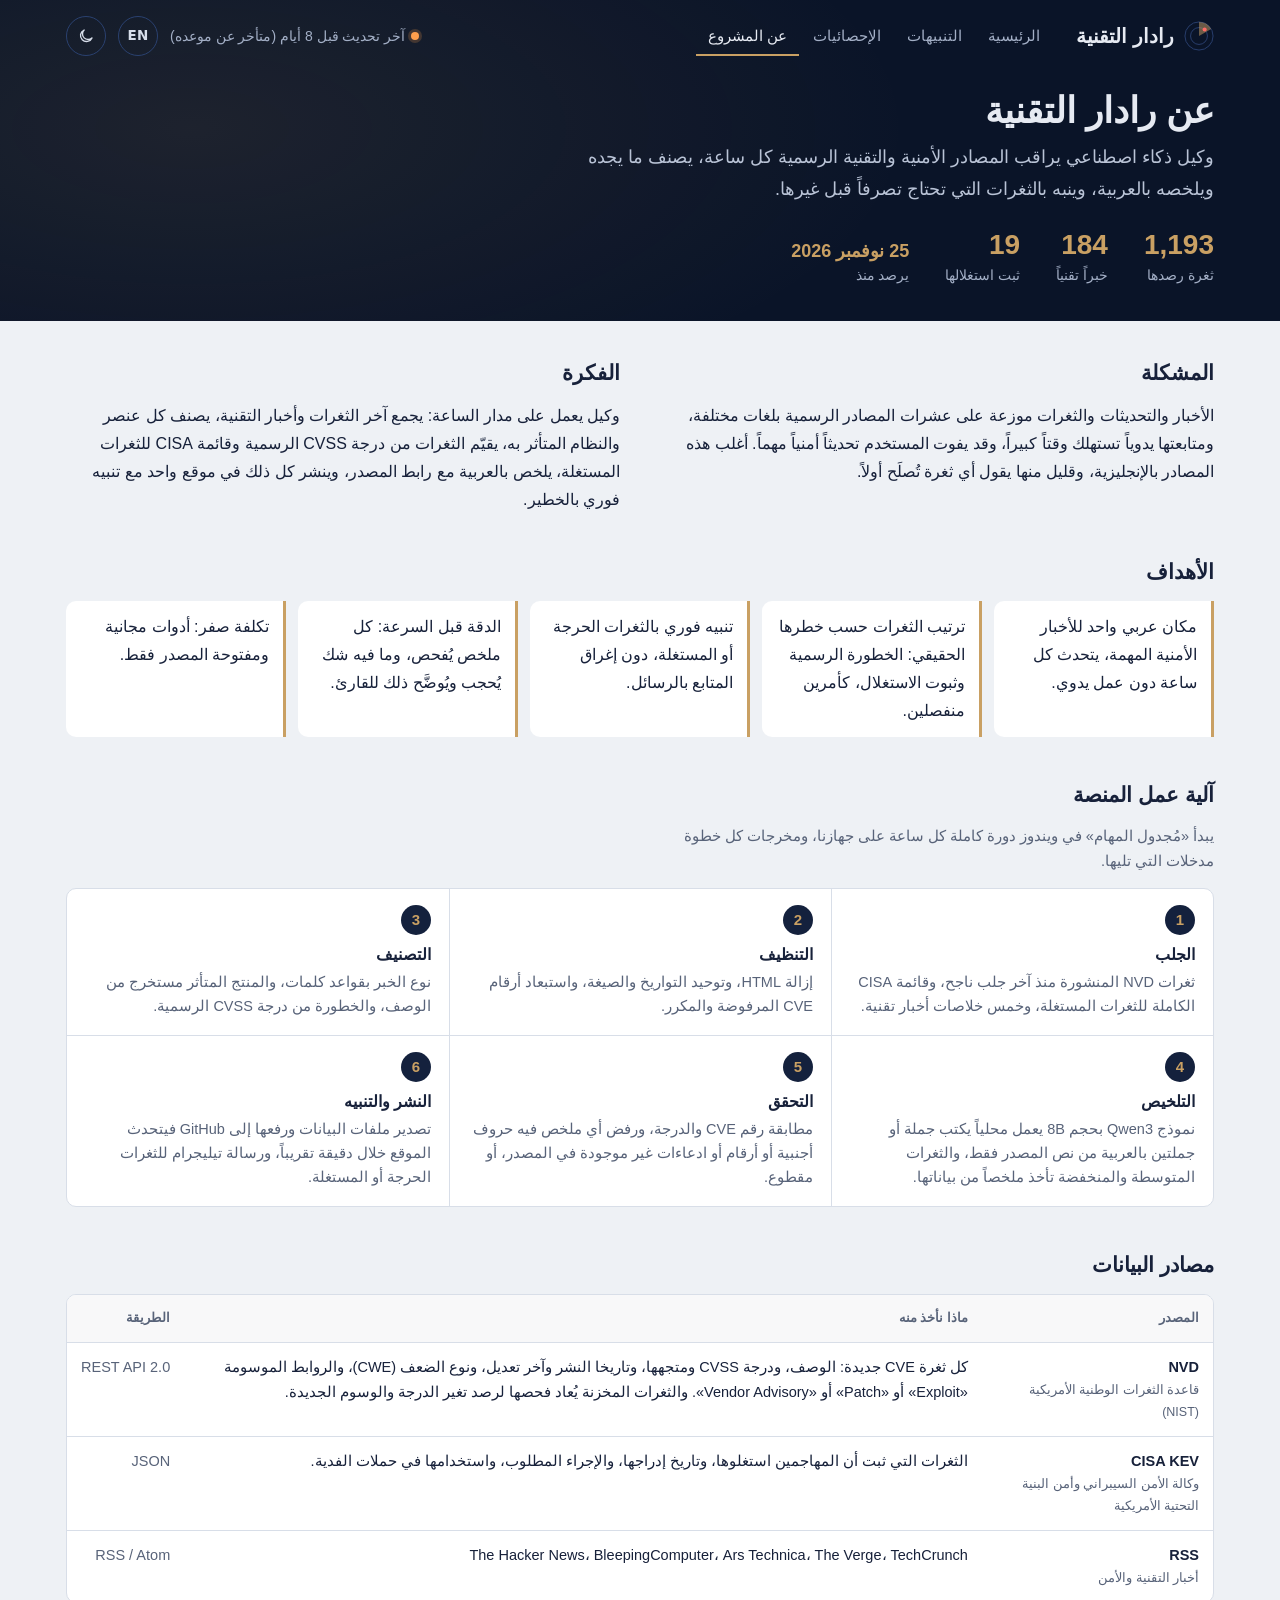
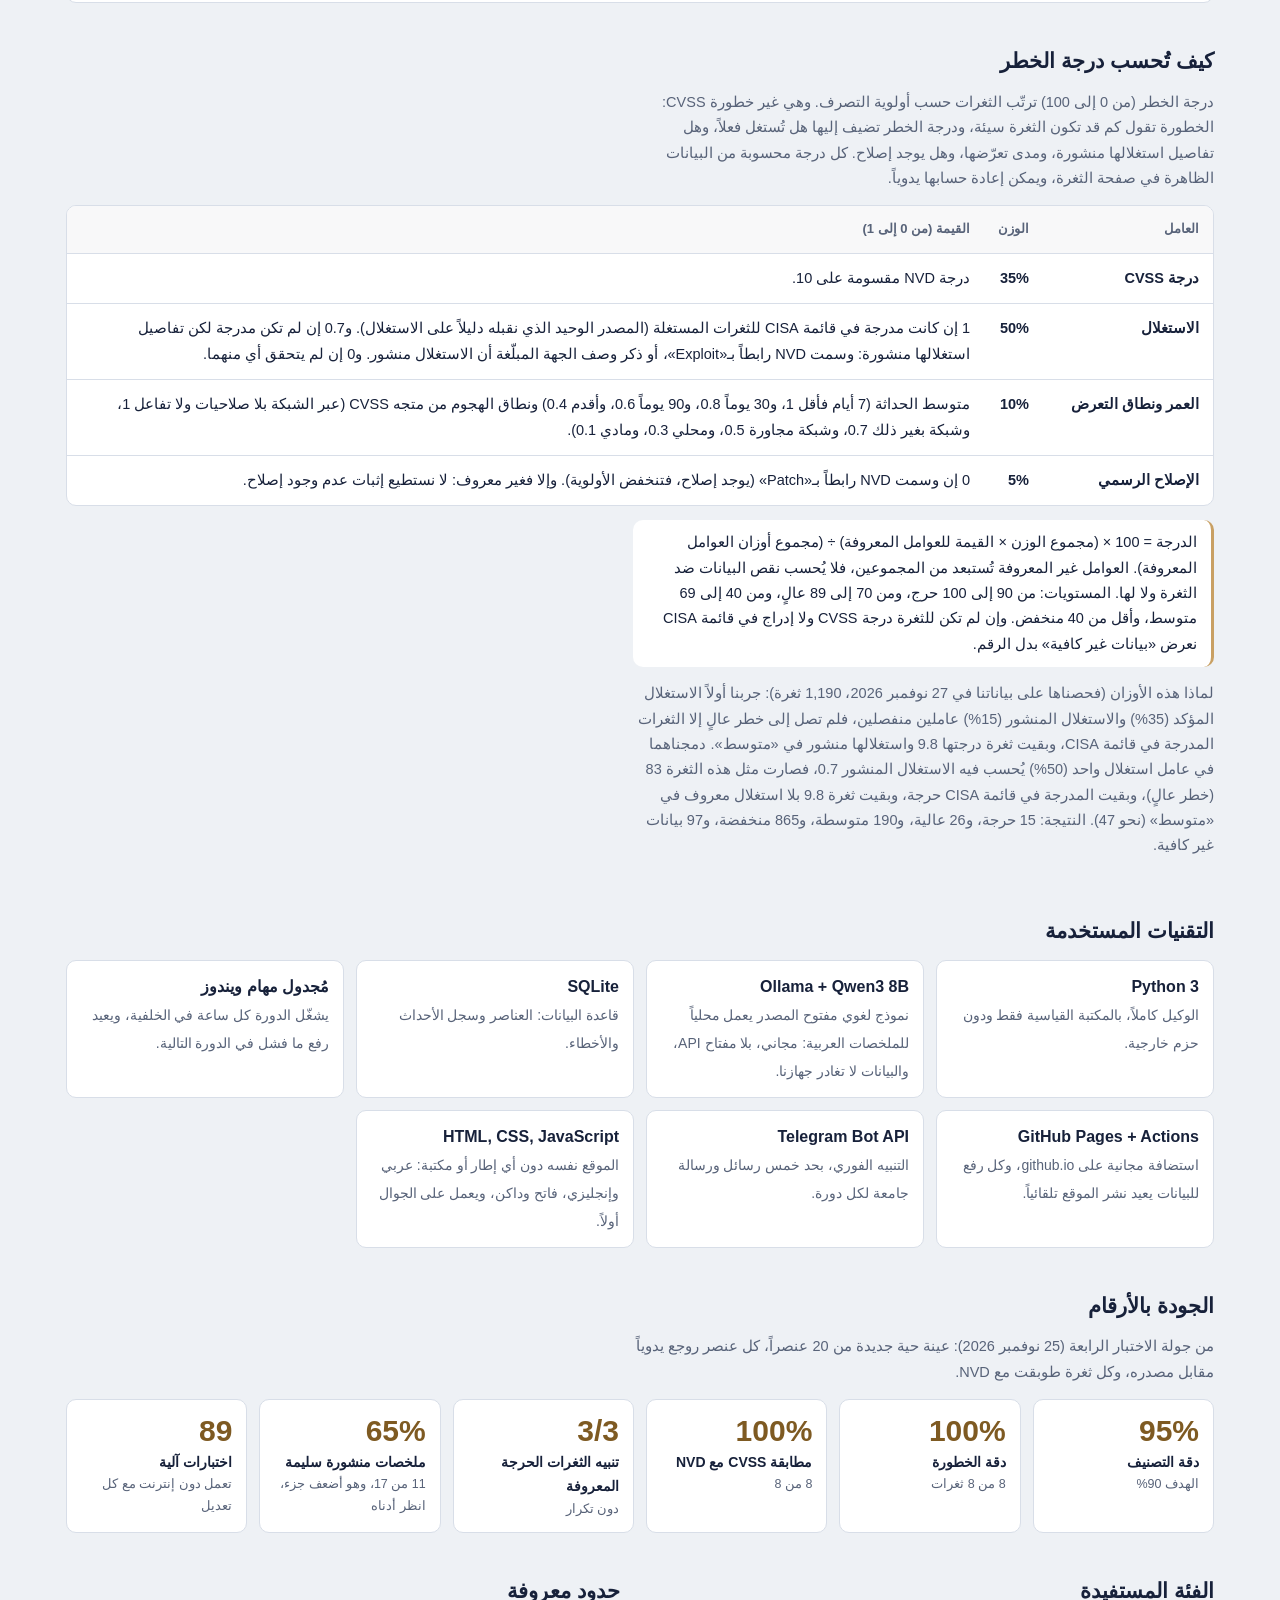
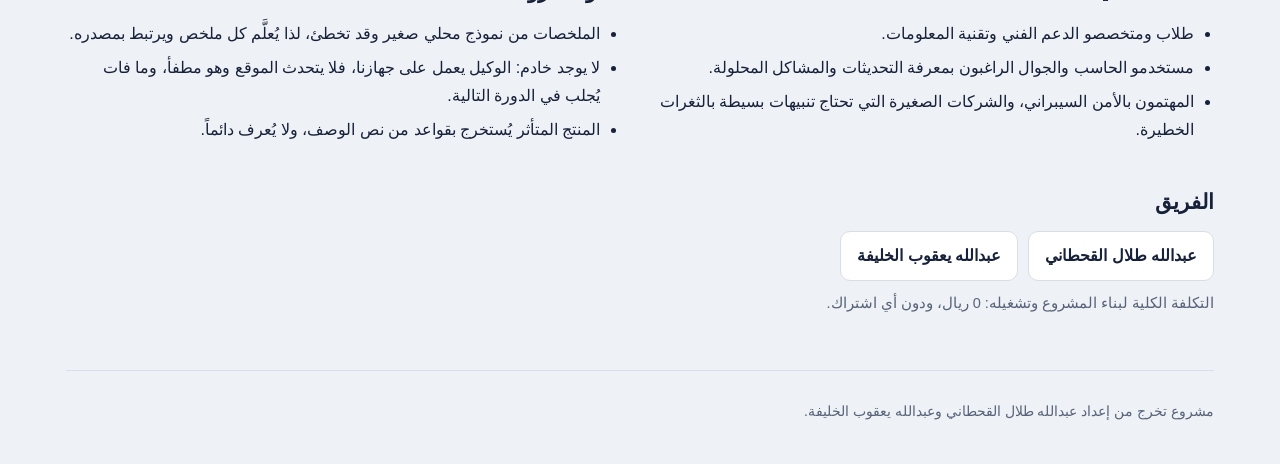
==== site/about.html @ 63ab8d13 "Risk engine: merge KEV and public exploit into one exploitation factor (50%) Checked against 1,190 s" ====
<!doctype html>
<html lang="ar" dir="rtl">
<head>
<meta charset="utf-8">
<meta name="viewport" content="width=device-width, initial-scale=1">
<title data-en="About | Tech Radar">عن المشروع | رادار التقنية</title>
<meta name="description" content="رادار التقنية: وكيل ذكاء اصطناعي يجمع الثغرات الأمنية وأخبار التقنية من مصادرها الرسمية ويصنفها ويلخصها بالعربية وينبه بالخطير منها." data-en-content="Tech Radar: an AI agent that collects security vulnerabilities and tech news from official sources, classifies them, summarizes them in Arabic and alerts on the serious ones.">
<meta name="theme-color" content="#0A1428">
<meta name="referrer" content="strict-origin-when-cross-origin">
<meta http-equiv="Content-Security-Policy" content="default-src 'self'; script-src 'self' 'sha256-LLm5XCccwQJVd/6axRIc9eVFKHLYmMjx4m9vl7w5tl8='; style-src 'self' 'unsafe-inline' https://fonts.googleapis.com; font-src https://fonts.gstatic.com; img-src 'self' data:; connect-src 'self'; base-uri 'none'; form-action 'none'">
<link rel="icon" href="data:image/svg+xml,%3Csvg xmlns='http://www.w3.org/2000/svg' viewBox='0 0 32 32'%3E%3Ccircle cx='16' cy='16' r='15' fill='%230A1428'/%3E%3Ccircle cx='16' cy='16' r='10' fill='none' stroke='%23C9A063' stroke-width='1.5' opacity='.6'/%3E%3Cpath d='M16 16 L16 3 A13 13 0 0 1 27.3 9.5 Z' fill='%23C9A063' opacity='.55'/%3E%3Ccircle cx='22' cy='9' r='2.4' fill='%23FF6B66'/%3E%3C/svg%3E">
<script>try{var d=document.documentElement,t=localStorage.getItem("radar-theme");if(t==="dark"||t==="light")d.dataset.theme=t;var l=new URLSearchParams(location.search).get("lang")||localStorage.getItem("radar-lang");if(l==="en"){d.lang="en";d.dir="ltr"}}catch(e){}</script>
<link rel="preconnect" href="https://fonts.googleapis.com">
<link rel="preconnect" href="https://fonts.gstatic.com" crossorigin>
<link href="https://fonts.googleapis.com/css2?family=IBM+Plex+Sans+Arabic:wght@400;500;600;700&family=Noto+Kufi+Arabic:wght@500;700;800&display=swap" rel="stylesheet">
<link rel="stylesheet" href="assets/app.css?v=r2">
<link rel="stylesheet" href="assets/about.css?v=r2">
</head>
<body>
<a class="skip" href="#main" data-en="Skip to the content">انتقل إلى المحتوى</a>
<header class="scope">
  <div class="wrap">
    <div class="topbar">
      <a class="brand" href="./" aria-label="رادار التقنية، الصفحة الرئيسية" data-en-aria-label="Tech Radar, home">
        <svg viewBox="0 0 32 32" aria-hidden="true"><circle cx="16" cy="16" r="15" fill="none" stroke="#2A4170"/><circle cx="16" cy="16" r="9" fill="none" stroke="#2A4170"/><path d="M16 16 L16 1 A15 15 0 0 1 29 8.5 Z" fill="#C9A063" opacity=".5"/><circle cx="22" cy="9" r="2.2" fill="#FF6B66"/></svg>
        <b data-en="Tech Radar">رادار التقنية</b>
      </a>
      <nav class="nav" aria-label="أقسام الموقع" data-en-aria-label="Site sections">
        <a href="./" data-en="Home">الرئيسية</a>
        <a href="alerts.html" data-en="Alerts">التنبيهات</a>
        <a href="dashboard.html" data-en="Statistics">الإحصائيات</a>
        <a href="about.html" aria-current="page" data-en="About">عن المشروع</a>
      </nav>
      <div class="top-actions">
        <span class="status loading" id="status" role="status"><span class="status-dot" aria-hidden="true"></span><span class="status-text" id="status-text" data-en="Loading">جارٍ التحميل</span></span>
        <button class="icon-btn lang-btn" id="lang" type="button" lang="en" aria-label="Switch to English">EN</button>
        <button class="icon-btn" id="theme" type="button" aria-label="تبديل الوضع الليلي والفاتح" data-en-aria-label="Toggle dark and light mode">
          <svg width="18" height="18" viewBox="0 0 24 24" aria-hidden="true"><path d="M20 14.5A8 8 0 1 1 9.5 4a6.5 6.5 0 0 0 10.5 10.5Z" fill="none" stroke="currentColor" stroke-width="1.8" stroke-linejoin="round"/></svg>
        </button>
      </div>
    </div>
    <div class="page-head ab-head">
      <h1 data-en="About Tech Radar">عن رادار التقنية</h1>
      <p class="ab-lead" data-en="An AI agent that watches official security and tech sources every hour, classifies what it finds, summarizes it in Arabic, and alerts on the vulnerabilities that need action first.">وكيل ذكاء اصطناعي يراقب المصادر الأمنية والتقنية الرسمية كل ساعة، يصنف ما يجده ويلخصه بالعربية، وينبه بالثغرات التي تحتاج تصرفاً قبل غيرها.</p>
      <dl class="ab-live" id="live" aria-live="polite">
        <div><dt data-en="Vulnerabilities tracked">ثغرة رصدها</dt><dd class="num" id="l-v">…</dd></div>
        <div><dt data-en="Tech news stories">خبراً تقنياً</dt><dd class="num" id="l-n">…</dd></div>
        <div><dt data-en="Known exploited">ثبت استغلالها</dt><dd class="num" id="l-k">…</dd></div>
        <div><dt data-en="Tracking since">يرصد منذ</dt><dd id="l-s">…</dd></div>
      </dl>
    </div>
  </div>
</header>

<main id="main" class="wrap ab" tabindex="-1">

  <section class="ab-row" aria-labelledby="h-problem">
    <div>
      <h2 id="h-problem" data-en="The problem">المشكلة</h2>
      <p data-en="News, updates and vulnerabilities are spread across dozens of official sources in different languages. Following them by hand takes a lot of time, and a user can easily miss an important security update. Most of these sources are in English, and few of them say which vulnerability to fix first.">الأخبار والتحديثات والثغرات موزعة على عشرات المصادر الرسمية بلغات مختلفة، ومتابعتها يدوياً تستهلك وقتاً كبيراً، وقد يفوت المستخدم تحديثاً أمنياً مهماً. أغلب هذه المصادر بالإنجليزية، وقليل منها يقول أي ثغرة تُصلَح أولاً.</p>
    </div>
    <div>
      <h2 id="h-idea" data-en="The idea">الفكرة</h2>
      <p data-en="An agent that works around the clock: it gathers the latest vulnerabilities and tech news, classifies each item and its affected system, rates vulnerabilities from their official CVSS score and CISA's exploited list, summarizes in Arabic with the source link, and publishes everything on one site with an instant alert for the serious ones.">وكيل يعمل على مدار الساعة: يجمع آخر الثغرات وأخبار التقنية، يصنف كل عنصر والنظام المتأثر به، يقيّم الثغرات من درجة CVSS الرسمية وقائمة CISA للثغرات المستغلة، يلخص بالعربية مع رابط المصدر، وينشر كل ذلك في موقع واحد مع تنبيه فوري بالخطير.</p>
    </div>
  </section>

  <section aria-labelledby="h-goals">
    <h2 id="h-goals" data-en="Goals">الأهداف</h2>
    <ul class="ab-goals">
      <li data-en="One Arabic place for the security news that matters, updated every hour without manual work.">مكان عربي واحد للأخبار الأمنية المهمة، يتحدث كل ساعة دون عمل يدوي.</li>
      <li data-en="Rank vulnerabilities by real risk: official severity and confirmed exploitation, kept as two separate facts.">ترتيب الثغرات حسب خطرها الحقيقي: الخطورة الرسمية وثبوت الاستغلال، كأمرين منفصلين.</li>
      <li data-en="Alert immediately on critical or exploited vulnerabilities, without flooding the reader.">تنبيه فوري بالثغرات الحرجة أو المستغلة، دون إغراق المتابع بالرسائل.</li>
      <li data-en="Accuracy before speed: every summary is checked, and anything doubtful is withheld and labeled.">الدقة قبل السرعة: كل ملخص يُفحص، وما فيه شك يُحجب ويُوضَّح ذلك للقارئ.</li>
      <li data-en="Zero cost: free and open-source tools only.">تكلفة صفر: أدوات مجانية ومفتوحة المصدر فقط.</li>
    </ul>
  </section>

  <section aria-labelledby="h-how">
    <h2 id="h-how" data-en="How the platform works">آلية عمل المنصة</h2>
    <p class="ab-note" data-en="Task Scheduler starts one full cycle every hour on our computer. Each step's output is the next step's input.">يبدأ «مُجدول المهام» في ويندوز دورة كاملة كل ساعة على جهازنا، ومخرجات كل خطوة مدخلات التي تليها.</p>
    <ol class="ab-steps">
      <li><b data-en="Fetch">الجلب</b><span data-en="NVD vulnerabilities published since the last successful fetch, CISA's full exploited catalog, and five tech news RSS feeds.">ثغرات NVD المنشورة منذ آخر جلب ناجح، وقائمة CISA الكاملة للثغرات المستغلة، وخمس خلاصات أخبار تقنية.</span></li>
      <li><b data-en="Clean">التنظيف</b><span data-en="Strip HTML, unify dates and format, drop rejected CVEs and duplicates.">إزالة HTML، وتوحيد التواريخ والصيغة، واستبعاد أرقام CVE المرفوضة والمكرر.</span></li>
      <li><b data-en="Classify">التصنيف</b><span data-en="News type by keyword rules, the affected product extracted from the description, and severity from the official CVSS score.">نوع الخبر بقواعد كلمات، والمنتج المتأثر مستخرج من الوصف، والخطورة من درجة CVSS الرسمية.</span></li>
      <li><b data-en="Summarize">التلخيص</b><span data-en="Qwen3 (8B) running locally writes one or two Arabic sentences from the source text only. Medium and low vulnerabilities get a factual template instead.">نموذج Qwen3 بحجم 8B يعمل محلياً يكتب جملة أو جملتين بالعربية من نص المصدر فقط، والثغرات المتوسطة والمنخفضة تأخذ ملخصاً من بياناتها.</span></li>
      <li><b data-en="Verify">التحقق</b><span data-en="CVE number and score checked; the summary is rejected if it has foreign script, numbers or claims not in the source, or is cut off.">مطابقة رقم CVE والدرجة، ورفض أي ملخص فيه حروف أجنبية أو أرقام أو ادعاءات غير موجودة في المصدر، أو مقطوع.</span></li>
      <li><b data-en="Publish and alert">النشر والتنبيه</b><span data-en="Export the data files, push them to GitHub (the site updates in about a minute), and send a Telegram message for critical or exploited vulnerabilities.">تصدير ملفات البيانات ورفعها إلى GitHub فيتحدث الموقع خلال دقيقة تقريباً، ورسالة تيليجرام للثغرات الحرجة أو المستغلة.</span></li>
    </ol>
  </section>

  <section aria-labelledby="h-src">
    <h2 id="h-src" data-en="Data sources">مصادر البيانات</h2>
    <div class="ab-table-wrap">
      <table class="ab-table">
        <thead><tr><th scope="col" data-en="Source">المصدر</th><th scope="col" data-en="What we take from it">ماذا نأخذ منه</th><th scope="col" data-en="How">الطريقة</th></tr></thead>
        <tbody>
          <tr><th scope="row"><bdi>NVD</bdi><small data-en="US National Vulnerability Database (NIST)">قاعدة الثغرات الوطنية الأمريكية (NIST)</small></th><td data-en="Every new CVE: description, CVSS score and vector, publish and last-modified dates, weakness type (CWE) and reference links tagged Exploit, Patch or Vendor Advisory. Stored CVEs are re-checked for score changes and new tags.">كل ثغرة CVE جديدة: الوصف، ودرجة CVSS ومتجهها، وتاريخا النشر وآخر تعديل، ونوع الضعف (CWE)، والروابط الموسومة «Exploit» أو «Patch» أو «Vendor Advisory». والثغرات المخزنة يُعاد فحصها لرصد تغير الدرجة والوسوم الجديدة.</td><td>REST API 2.0</td></tr>
          <tr><th scope="row"><bdi>CISA KEV</bdi><small data-en="US Cybersecurity and Infrastructure Security Agency">وكالة الأمن السيبراني وأمن البنية التحتية الأمريكية</small></th><td data-en="Which vulnerabilities attackers have actually exploited, when they were added, the required action and ransomware use.">الثغرات التي ثبت أن المهاجمين استغلوها، وتاريخ إدراجها، والإجراء المطلوب، واستخدامها في حملات الفدية.</td><td>JSON</td></tr>
          <tr><th scope="row"><bdi>RSS</bdi><small data-en="Tech and security news">أخبار التقنية والأمن</small></th><td><bdi data-en="The Hacker News, BleepingComputer, Ars Technica, The Verge, TechCrunch">The Hacker News، BleepingComputer، Ars Technica، The Verge، TechCrunch</bdi></td><td>RSS / Atom</td></tr>
        </tbody>
      </table>
    </div>
  </section>

  <section id="risk" class="ab-risk" aria-labelledby="h-risk">
    <h2 id="h-risk" data-en="How the risk score is computed">كيف تُحسب درجة الخطر</h2>
    <p class="ab-note" data-en="The risk score (0 to 100) ranks which vulnerabilities need action first. It is separate from CVSS severity: severity says how bad a flaw could be, risk adds whether it is being exploited, whether exploit details are public, how exposed it is and whether a fix exists. Every score comes from the data shown on the vulnerability page and can be recomputed by hand.">درجة الخطر (من 0 إلى 100) ترتّب الثغرات حسب أولوية التصرف. وهي غير خطورة CVSS: الخطورة تقول كم قد تكون الثغرة سيئة، ودرجة الخطر تضيف إليها هل تُستغل فعلاً، وهل تفاصيل استغلالها منشورة، ومدى تعرّضها، وهل يوجد إصلاح. كل درجة محسوبة من البيانات الظاهرة في صفحة الثغرة، ويمكن إعادة حسابها يدوياً.</p>
    <div class="ab-table-wrap">
      <table class="ab-table">
        <thead><tr><th scope="col" data-en="Factor">العامل</th><th scope="col" data-en="Weight">الوزن</th><th scope="col" data-en="Value (0 to 1)">القيمة (من 0 إلى 1)</th></tr></thead>
        <tbody>
          <tr><th scope="row" data-en="CVSS score">درجة CVSS</th><td>35%</td><td data-en="The NVD score divided by 10.">درجة NVD مقسومة على 10.</td></tr>
          <tr><th scope="row" data-en="Exploitation">الاستغلال</th><td>50%</td><td data-en="1 if listed in CISA's Known Exploited Vulnerabilities catalog (the only source we accept as proof of exploitation). 0.7 if not listed but exploit details are public: NVD tags a reference as “Exploit”, or the reporting organisation's description says the exploit is public. 0 if neither.">1 إن كانت مدرجة في قائمة CISA للثغرات المستغلة (المصدر الوحيد الذي نقبله دليلاً على الاستغلال). و0.7 إن لم تكن مدرجة لكن تفاصيل استغلالها منشورة: وسمت NVD رابطاً بـ«Exploit»، أو ذكر وصف الجهة المبلّغة أن الاستغلال منشور. و0 إن لم يتحقق أي منهما.</td></tr>
          <tr><th scope="row" data-en="Age and exposure">العمر ونطاق التعرض</th><td>10%</td><td data-en="Average of recency (7 days or less 1, 30 days 0.8, 90 days 0.6, older 0.4) and attack surface from the CVSS vector (over the network with no privileges or user action 1, other network 0.7, adjacent 0.5, local 0.3, physical 0.1).">متوسط الحداثة (7 أيام فأقل 1، و30 يوماً 0.8، و90 يوماً 0.6، وأقدم 0.4) ونطاق الهجوم من متجه CVSS (عبر الشبكة بلا صلاحيات ولا تفاعل 1، وشبكة بغير ذلك 0.7، وشبكة مجاورة 0.5، ومحلي 0.3، ومادي 0.1).</td></tr>
          <tr><th scope="row" data-en="Official fix">الإصلاح الرسمي</th><td>5%</td><td data-en="0 if NVD tags a reference as “Patch” (a fix exists, which lowers priority). Otherwise unknown: we cannot prove no fix exists.">0 إن وسمت NVD رابطاً بـ«Patch» (يوجد إصلاح، فتنخفض الأولوية). وإلا فغير معروف: لا نستطيع إثبات عدم وجود إصلاح.</td></tr>
        </tbody>
      </table>
    </div>
    <p class="ab-note ab-formula" data-en="Score = 100 × (sum of weight × value for the known factors) ÷ (sum of the weights of the known factors). Unknown factors are left out of both sums, so missing data counts neither for nor against a vulnerability. Levels: 90 to 100 critical, 70 to 89 high, 40 to 69 medium, below 40 low. With no CVSS score and no CISA listing we show “Not enough data” instead of a number.">الدرجة = 100 × (مجموع الوزن × القيمة للعوامل المعروفة) ÷ (مجموع أوزان العوامل المعروفة). العوامل غير المعروفة تُستبعد من المجموعين، فلا يُحسب نقص البيانات ضد الثغرة ولا لها. المستويات: من 90 إلى 100 حرج، ومن 70 إلى 89 عالٍ، ومن 40 إلى 69 متوسط، وأقل من 40 منخفض. وإن لم تكن للثغرة درجة CVSS ولا إدراج في قائمة CISA نعرض «بيانات غير كافية» بدل الرقم.</p>
    <p class="ab-note" data-en="Why these weights (checked against our data on 27 November 2026, 1,190 vulnerabilities): we first tried confirmed exploitation (35%) and public exploit (15%) as two separate factors. Then only vulnerabilities in CISA's list could ever reach high risk, so a CVSS 9.8 with a published exploit stayed medium. Merging them into one exploitation factor (50%) where a public exploit counts 0.7 fixes that: such a vulnerability now scores 83 (high), CISA-listed ones stay critical, and a 9.8 with no exploit known stays medium (about 47). Result: 15 critical, 26 high, 190 medium, 865 low, 97 not enough data.">لماذا هذه الأوزان (فحصناها على بياناتنا في 27 نوفمبر 2026، 1,190 ثغرة): جربنا أولاً الاستغلال المؤكد (35%) والاستغلال المنشور (15%) عاملين منفصلين، فلم تصل إلى خطر عالٍ إلا الثغرات المدرجة في قائمة CISA، وبقيت ثغرة درجتها 9.8 واستغلالها منشور في «متوسط». دمجناهما في عامل استغلال واحد (50%) يُحسب فيه الاستغلال المنشور 0.7، فصارت مثل هذه الثغرة 83 (خطر عالٍ)، وبقيت المدرجة في قائمة CISA حرجة، وبقيت ثغرة 9.8 بلا استغلال معروف في «متوسط» (نحو 47). النتيجة: 15 حرجة، و26 عالية، و190 متوسطة، و865 منخفضة، و97 بيانات غير كافية.</p>
  </section>

  <section aria-labelledby="h-tech">
    <h2 id="h-tech" data-en="Technologies">التقنيات المستخدمة</h2>
    <div class="ab-tech">
      <div><b>Python 3</b><span data-en="The whole agent, standard library only (no external packages).">الوكيل كاملاً، بالمكتبة القياسية فقط ودون حزم خارجية.</span></div>
      <div><b>Ollama + Qwen3 8B</b><span data-en="A local open-source language model for Arabic summaries: free, no API key, data stays on our machine.">نموذج لغوي مفتوح المصدر يعمل محلياً للملخصات العربية: مجاني، بلا مفتاح API، والبيانات لا تغادر جهازنا.</span></div>
      <div><b>SQLite</b><span data-en="The database: items, events log and errors.">قاعدة البيانات: العناصر وسجل الأحداث والأخطاء.</span></div>
      <div><b data-en="Windows Task Scheduler">مُجدول مهام ويندوز</b><span data-en="Runs the cycle every hour, hidden, and retries a failed upload on the next cycle.">يشغّل الدورة كل ساعة في الخلفية، ويعيد رفع ما فشل في الدورة التالية.</span></div>
      <div><b>GitHub Pages + Actions</b><span data-en="Free hosting at github.io; every data push republishes the site automatically.">استضافة مجانية على github.io، وكل رفع للبيانات يعيد نشر الموقع تلقائياً.</span></div>
      <div><b>Telegram Bot API</b><span data-en="Instant alerts, capped at five messages plus one digest per cycle.">التنبيه الفوري، بحد خمس رسائل ورسالة جامعة لكل دورة.</span></div>
      <div><b>HTML, CSS, JavaScript</b><span data-en="The site itself, with no framework or library: Arabic and English, light and dark, mobile first.">الموقع نفسه دون أي إطار أو مكتبة: عربي وإنجليزي، فاتح وداكن، ويعمل على الجوال أولاً.</span></div>
    </div>
  </section>

  <section aria-labelledby="h-quality">
    <h2 id="h-quality" data-en="Quality, measured">الجودة بالأرقام</h2>
    <p class="ab-note" data-en="From our fourth test round (25 November 2026): a fresh live sample of 20 items, each reviewed by hand against its source, and every CVE matched against NVD.">من جولة الاختبار الرابعة (25 نوفمبر 2026): عينة حية جديدة من 20 عنصراً، كل عنصر روجع يدوياً مقابل مصدره، وكل ثغرة طوبقت مع NVD.</p>
    <dl class="ab-metrics">
      <div><dt data-en="Classification accuracy">دقة التصنيف</dt><dd><span class="num">95%</span><small data-en="Target 90%">الهدف 90%</small></dd></div>
      <div><dt data-en="Severity accuracy">دقة الخطورة</dt><dd><span class="num">100%</span><small data-en="8 of 8 vulnerabilities">8 من 8 ثغرات</small></dd></div>
      <div><dt data-en="CVSS matches NVD">مطابقة CVSS مع NVD</dt><dd><span class="num">100%</span><small data-en="8 of 8">8 من 8</small></dd></div>
      <div><dt data-en="Known critical alerts delivered">تنبيه الثغرات الحرجة المعروفة</dt><dd><span class="num">3/3</span><small data-en="No duplicates">دون تكرار</small></dd></div>
      <div><dt data-en="Correct published summaries">ملخصات منشورة سليمة</dt><dd><span class="num">65%</span><small data-en="11 of 17; the weakest part, see below">11 من 17، وهو أضعف جزء، انظر أدناه</small></dd></div>
      <div><dt data-en="Automated tests">اختبارات آلية</dt><dd><span class="num">89</span><small data-en="Run without internet on every change">تعمل دون إنترنت مع كل تعديل</small></dd></div>
    </dl>
  </section>

  <section class="ab-row" aria-labelledby="h-who">
    <div>
      <h2 id="h-who" data-en="Who it is for">الفئة المستفيدة</h2>
      <ul class="ab-list">
        <li data-en="Students and specialists in IT and technical support.">طلاب ومتخصصو الدعم الفني وتقنية المعلومات.</li>
        <li data-en="Computer and phone users who want to know about updates and fixed problems.">مستخدمو الحاسب والجوال الراغبون بمعرفة التحديثات والمشاكل المحلولة.</li>
        <li data-en="People interested in cybersecurity, and small companies that need simple alerts about serious vulnerabilities.">المهتمون بالأمن السيبراني، والشركات الصغيرة التي تحتاج تنبيهات بسيطة بالثغرات الخطيرة.</li>
      </ul>
    </div>
    <div>
      <h2 id="h-limits" data-en="Known limits">حدود معروفة</h2>
      <ul class="ab-list">
        <li data-en="Summaries come from a small local model and can be wrong; each one is labeled and links to its source.">الملخصات من نموذج محلي صغير وقد تخطئ، لذا يُعلَّم كل ملخص ويرتبط بمصدره.</li>
        <li data-en="There is no server: the agent runs on our computer, so the site does not update while it is off. Missed hours are fetched on the next run.">لا يوجد خادم: الوكيل يعمل على جهازنا، فلا يتحدث الموقع وهو مطفأ، وما فات يُجلب في الدورة التالية.</li>
        <li data-en="The affected product is extracted by rules from the description and is not always found.">المنتج المتأثر يُستخرج بقواعد من نص الوصف، ولا يُعرف دائماً.</li>
      </ul>
    </div>
  </section>

  <section class="ab-team" aria-labelledby="h-team">
    <h2 id="h-team" data-en="The team">الفريق</h2>
    <ul>
      <li><b data-en="Abdullah Talal Alqahtani">عبدالله طلال القحطاني</b></li>
      <li><b data-en="Abdullah Yaqoub Alkhalifa">عبدالله يعقوب الخليفة</b></li>
    </ul>
    <p class="ab-note" data-en="Total cost of building and running the project: 0 riyals, with no subscription of any kind.">التكلفة الكلية لبناء المشروع وتشغيله: 0 ريال، ودون أي اشتراك.</p>
  </section>
</main>

<div class="wrap">
  <footer class="foot">
    <p data-en="A graduation project by Abdullah Talal Alqahtani and Abdullah Yaqoub Alkhalifa.">مشروع تخرج من إعداد عبدالله طلال القحطاني وعبدالله يعقوب الخليفة.</p>
  </footer>
</div>

<script src="assets/core.js?v=r2"></script>
<script src="assets/about.js?v=r2"></script>
</body>
</html>
---- site/assets/app.css ----
/* رادار التقنية: التصميم المشترك لكل الصفحات */

/* ===== الرموز ===== */
:root {
  --ink: #0A1428;          /* خلفية شاشة الرادار والرأس (ثابتة في الوضعين) */
  --ink-2: #0F1D38;
  --ink-line: #1F3358;
  --ink-text: #E6EAF2;
  --ink-muted: #A3AFC6;
  --brass: #C9A063;        /* هوية المشروع: الذهبي */
  --navy: #14213D;         /* هوية المشروع: الكحلي */

  --bg: #EEF1F5;
  --surface: #FFFFFF;
  --text: #17213A;
  --muted: #586379;
  --line: #D8DEE8;
  --accent: #7E5A22;       /* ذهبي داكن مقروء على الفاتح */
  --focus: #2558C8;
  --hover: rgba(23, 33, 58, .05);

  /* سلّم الخطورة: كل لون ≥ 4.5:1 على الخلفية وداخل شارته الملونة */
  --s-critical: #B3261E;
  --s-high: #974203;
  --s-medium: #765A00;
  --s-low: #276B43;
  --s-unknown: #566074;
  --s-news: #7E5A22;

  --f-display: "Noto Kufi Arabic", "IBM Plex Sans Arabic", Tahoma, sans-serif;
  --f-body: "IBM Plex Sans Arabic", "Segoe UI", Tahoma, sans-serif;
  --r-sm: 6px;
  --r-md: 10px;
  --ease: cubic-bezier(.2, .7, .2, 1);
}
@media (prefers-color-scheme: dark) {
  :root:not([data-theme="light"]) {
    --bg: #0C1424; --surface: #121D33; --text: #E6EAF2; --muted: #9DA8BD; --line: #23314C;
    --accent: #D7AE6E; --focus: #7FA8FF; --hover: rgba(230, 234, 242, .05);
    --s-critical: #FF6B66; --s-high: #FF9F4D; --s-medium: #E8C547; --s-low: #5FCB8D; --s-unknown: #A3ADBF; --s-news: #D7AE6E;
  }
}
:root[data-theme="dark"] {
  --bg: #0C1424; --surface: #121D33; --text: #E6EAF2; --muted: #9DA8BD; --line: #23314C;
  --accent: #D7AE6E; --focus: #7FA8FF; --hover: rgba(230, 234, 242, .05);
  --s-critical: #FF6B66; --s-high: #FF9F4D; --s-medium: #E8C547; --s-low: #5FCB8D; --s-unknown: #A3ADBF; --s-news: #D7AE6E;
}

* { box-sizing: border-box; }
html { -webkit-text-size-adjust: 100%; scroll-padding-top: 16px; }
body { margin: 0; background: var(--bg); color: var(--text); font-family: var(--f-body); font-size: 16px; line-height: 1.75; }
a { color: inherit; }
button { font: inherit; color: inherit; }
:focus-visible { outline: 2px solid var(--focus); outline-offset: 2px; border-radius: 4px; }
[hidden] { display: none !important; }
.wrap { max-width: 1180px; margin: 0 auto; padding: 0 16px; }
.sr { position: absolute; width: 1px; height: 1px; overflow: hidden; clip: rect(0 0 0 0); white-space: nowrap; }
.num { font-variant-numeric: tabular-nums; }
.skip { position: absolute; inset-inline-start: 12px; top: -60px; z-index: 10; background: var(--brass); color: var(--navy); padding: 8px 14px; border-radius: var(--r-sm); font-weight: 600; text-decoration: none; }
.skip:focus { top: 12px; }

/* ===== الرأس المشترك ===== */
.scope { background: radial-gradient(1200px 500px at 15% 40%, rgba(201,160,99,.10), transparent 60%), var(--ink); color: var(--ink-text); }
.topbar { display: flex; align-items: center; gap: 12px 24px; padding-top: 16px; padding-bottom: 4px; flex-wrap: wrap; }
.brand { display: flex; align-items: center; gap: 10px; text-decoration: none; }
.brand b { font-family: var(--f-display); font-weight: 800; font-size: 20px; }
.brand svg { width: 30px; height: 30px; }
.nav { display: flex; gap: 2px; margin-inline-end: auto; }
.nav a { color: var(--ink-muted); text-decoration: none; font-size: 15px; padding: 6px 12px; border-radius: var(--r-sm); min-height: 40px; display: inline-flex; align-items: center; transition: color .15s, background-color .15s; }
.nav a:hover { color: var(--ink-text); background: rgba(255,255,255,.05); }
.nav a[aria-current="page"] { color: var(--ink-text); box-shadow: inset 0 -2px 0 var(--brass); border-radius: 0; }
.top-actions { display: flex; align-items: center; gap: 12px; font-size: 14px; color: var(--ink-muted); }
.status { display: inline-flex; align-items: center; }
.status-dot { display: inline-block; width: 8px; height: 8px; border-radius: 50%; background: #5FCB8D; margin-inline-end: 6px; box-shadow: 0 0 0 3px rgba(95,203,141,.18); }
.status.loading .status-dot { background: var(--ink-muted); box-shadow: none; animation: blink 1.2s ease-in-out infinite; }
.status.stale .status-dot { background: #FF9F4D; box-shadow: 0 0 0 3px rgba(255,159,77,.2); }
.status.down .status-dot { background: #FF6B66; box-shadow: 0 0 0 3px rgba(255,107,102,.2); }
@keyframes blink { 50% { opacity: .3; } }
.icon-btn { background: transparent; border: 1px solid #2A4170; border-radius: 999px; width: 40px; height: 40px; display: grid; place-items: center; cursor: pointer; color: #D7DEEA; transition: border-color .15s; }
.icon-btn:hover { border-color: var(--brass); }

/* رأس الصفحات الفرعية (الإحصائيات، التنبيهات، عن المشروع) */
.page-head { padding: 26px 0 30px; }
.page-head h1 { font-family: var(--f-display); font-weight: 800; font-size: clamp(26px, 3.4vw, 36px); line-height: 1.4; margin: 0 0 6px; }
.page-head p { margin: 0; color: #B9C3D6; max-width: 64ch; }

/* ===== حالات التحميل والخطأ والفراغ ===== */
.skel { display: block; border-radius: var(--r-sm); background: linear-gradient(90deg, var(--line) 0, color-mix(in srgb, var(--line) 45%, transparent) 50%, var(--line) 100%) 0 0 / 200% 100%; animation: skel 1.4s ease-in-out infinite; }
.scope .skel { background-color: transparent; background-image: linear-gradient(90deg, #16274A 0, #1F3358 50%, #16274A 100%); }
@keyframes skel { from { background-position: 100% 0; } to { background-position: -100% 0; } }
.skel-row { padding: 16px 0; border-bottom: 1px solid var(--line); display: grid; gap: 8px; }
.skel-row .a { width: 30%; height: 12px; } .skel-row .b { width: 82%; height: 16px; } .skel-row .c { width: 60%; height: 12px; }
.now-skel { display: grid; gap: 10px; padding: 6px 0; }
.now-skel .skel { height: 52px; }
.notice { border: 1px solid var(--line); border-inline-start: 4px solid var(--c, var(--s-unknown)); background: var(--surface); border-radius: var(--r-md); padding: 16px 18px; margin: 18px 0; }
.notice b { display: block; font-weight: 600; margin-bottom: 2px; }
.notice p { margin: 0; color: var(--muted); }
.notice.error { --c: var(--s-critical); }
.btn { display: inline-flex; align-items: center; justify-content: center; gap: 8px; min-height: 44px; padding: 8px 18px; border-radius: var(--r-md); border: 1px solid var(--line); background: var(--surface); cursor: pointer; font-weight: 600; text-decoration: none; transition: border-color .15s, background-color .15s; }
.btn:hover { border-color: var(--accent); }
.btn.primary { background: var(--navy); border-color: var(--navy); color: #fff; }
.notice .btn { margin-top: 12px; }
.empty { padding: 36px 0; color: var(--muted); }
.empty b { color: var(--text); }

/* ===== الشارات المشتركة ===== */
.pill { font-weight: 600; font-size: 12.5px; border-radius: 5px; padding: 0 7px; line-height: 1.9; color: var(--c); background: color-mix(in srgb, var(--c) 14%, transparent); white-space: nowrap; }
.pill.kev { background: var(--s-critical); color: #fff; }
:root[data-theme="dark"] .pill.kev { color: #2A0A09; }
@media (prefers-color-scheme: dark) { :root:not([data-theme="light"]) .pill.kev { color: #2A0A09; } }
.cve { font-weight: 600; font-variant-numeric: tabular-nums; letter-spacing: .01em; color: var(--text); }

/* ===== نافذة تفاصيل الثغرة ===== */
dialog.detail { width: min(760px, calc(100vw - 24px)); max-height: calc(100dvh - 32px); padding: 0; border: 1px solid var(--line); border-radius: 14px; background: var(--surface); color: var(--text); box-shadow: 0 24px 64px rgba(6, 12, 26, .45); overflow: auto; overscroll-behavior: contain; }
dialog.detail::backdrop { background: rgba(6, 12, 26, .62); }
dialog.detail[open] { animation: d-in .22s var(--ease); }
dialog.detail[open]::backdrop { animation: d-fade .22s ease-out; }
@keyframes d-in { from { opacity: 0; transform: translateY(14px) scale(.985); } }
@keyframes d-fade { from { opacity: 0; } }
.d-box { border-top: 5px solid var(--c); }
.d-head { position: sticky; top: 0; z-index: 1; display: flex; align-items: center; flex-wrap: wrap; gap: 8px 14px; padding: 16px 20px 12px; background: var(--surface); border-bottom: 1px solid var(--line); }
.d-id { font-family: var(--f-display); font-weight: 800; font-size: 22px; margin: 0; font-variant-numeric: tabular-nums; }
.d-tags { display: flex; flex-wrap: wrap; gap: 6px; }
.d-tags .pill { --c: inherit; }
.d-head .pill:first-child { color: var(--c); }
.pill.nokev { --c: var(--s-unknown); color: var(--s-unknown); }
.d-close { margin-inline-start: auto; border-color: var(--line); color: var(--text); }
.d-score { display: grid; grid-template-columns: auto minmax(0, 1fr); grid-template-areas: "num meter" "num scale"; column-gap: 20px; align-items: center; padding: 18px 20px; background: color-mix(in srgb, var(--c) 6%, var(--surface)); border-bottom: 1px solid var(--line); }
.d-num { grid-area: num; display: grid; text-align: center; }
.d-num b { font-family: var(--f-display); font-weight: 800; font-size: 44px; line-height: 1.1; color: var(--c); }
.d-num span { font-size: 13px; color: var(--muted); }
.d-meter { grid-area: meter; position: relative; height: 10px; border-radius: 5px; background: var(--line); overflow: hidden; align-self: end; }
.d-meter span { position: absolute; inset-block: 0; inset-inline-start: 0; background: var(--c); border-radius: 5px; transform-origin: right; animation: grow .5s var(--ease); }
:root[dir="ltr"] .d-meter span { transform-origin: left; }
@keyframes grow { from { transform: scaleX(0); } }
.d-meter i { position: absolute; inset-block: 0; width: 2px; background: var(--surface); }
.d-scale { grid-area: scale; display: grid; grid-template-columns: 4fr 3fr 2fr 1fr; font-size: 12px; color: var(--muted); align-self: start; padding-top: 4px; }
.d-sec { padding: 16px 20px; border-bottom: 1px solid var(--line); }
.d-sec h3 { font-family: var(--f-display); font-weight: 700; font-size: 15px; margin: 0 0 8px; color: var(--muted); }
.d-title-text { margin: 0 0 10px; font-weight: 600; font-size: 17px; line-height: 1.6; overflow-wrap: anywhere; }
.d-orig .skel { height: 60px; }
.d-label { display: block; font-size: 13px; color: var(--muted); margin-bottom: 4px; }
.d-en { margin: 0; font-family: "IBM Plex Sans Arabic", "Segoe UI", system-ui, sans-serif; line-height: 1.65; text-align: left; overflow-wrap: anywhere; }
p.d-en { background: color-mix(in srgb, var(--text) 4%, transparent); border-radius: var(--r-sm); padding: 10px 12px; }
.d-sum { margin: 0; font-size: 16.5px; }
.d-note { margin: 6px 0 0; font-size: 13.5px; color: var(--muted); }
.d-sec .notice { margin: 0; }
.facts { display: grid; grid-template-columns: repeat(2, minmax(0, 1fr)); gap: 12px 24px; margin: 0; }
.fact { min-width: 0; }
.fact dt { font-size: 13px; color: var(--muted); }
.fact dd { margin: 0; font-weight: 600; overflow-wrap: anywhere; }
.fact dd small { display: block; font-weight: 400; font-size: 12.5px; color: var(--muted); }
.d-vec { font-size: 13.5px; font-weight: 500; }
.d-kev { background: color-mix(in srgb, var(--s-critical) 5%, transparent); }
.d-links { display: flex; flex-wrap: wrap; gap: 10px; padding: 16px 20px 20px; }

/* ===== [CTI] Risk score: outlined badge with a 0-100 gauge, so it never reads like the filled CVSS severity pill ===== */
.risk-b { display: inline-flex; align-items: center; gap: 6px; font-weight: 600; font-size: 12.5px; line-height: 1.75; padding: 0 7px 0 6px; border: 1px solid color-mix(in srgb, var(--c) 55%, transparent); border-radius: 5px; color: var(--c); white-space: nowrap; font-variant-numeric: tabular-nums; }
.risk-b i { position: relative; width: 22px; height: 5px; border-radius: 3px; background: color-mix(in srgb, var(--c) 18%, transparent); overflow: hidden; }
.risk-b i::after { content: ""; position: absolute; inset-block: 0; inset-inline-start: 0; width: var(--p); background: var(--c); border-radius: 3px; }
.d-risk { background: color-mix(in srgb, var(--c) 5%, transparent); }
.d-risk-head { display: grid; grid-template-columns: auto minmax(0, 1fr); gap: 16px; align-items: center; margin-bottom: 10px; }
.d-risk-num { display: grid; text-align: center; min-width: 72px; padding: 6px 8px; border: 2px solid var(--c); border-radius: var(--r-md); }
.d-risk-num b { font-family: var(--f-display); font-weight: 800; font-size: 32px; line-height: 1.1; color: var(--c); }
.d-risk-num span { font-size: 12px; color: var(--muted); }
.d-risk h3 { color: var(--c); margin-bottom: 2px; }
.d-risk h4 { font-size: 13.5px; font-weight: 600; color: var(--muted); margin: 14px 0 6px; }
.risk-tw { overflow-x: auto; }
.risk-t { width: 100%; border-collapse: collapse; font-size: 13.5px; }
.risk-t th, .risk-t td { text-align: start; padding: 6px 8px; border-bottom: 1px solid var(--line); vertical-align: top; }
.risk-t thead th { font-size: 12.5px; font-weight: 600; color: var(--muted); }
.risk-t tbody th { font-weight: 600; }
.risk-t .num { font-variant-numeric: tabular-nums; white-space: nowrap; text-align: end; }
.risk-t tr.off td, .risk-t tr.off th { color: var(--muted); font-weight: 400; }
.d-act { margin-top: 12px !important; }
.d-act ul { margin: 4px 0 0; padding-inline-start: 20px; }
.d-act li { margin: 2px 0; }
.d-refs { list-style: none; margin: 0; padding: 0; display: grid; gap: 6px; font-size: 13.5px; }
.d-refs li { display: flex; gap: 8px; align-items: baseline; min-width: 0; }
.d-refs .pill { --c: var(--accent); }
.d-refs a { overflow: hidden; text-overflow: ellipsis; white-space: nowrap; min-width: 0; }
@media (max-width: 600px) {
  dialog.detail { width: 100vw; max-width: 100vw; max-height: 100dvh; height: 100dvh; border-radius: 0; margin: 0; }
  .d-score { grid-template-columns: minmax(0, 1fr); grid-template-areas: "num" "meter" "scale"; row-gap: 8px; }
  .facts { grid-template-columns: minmax(0, 1fr); }
  .d-links .btn { flex: 1 1 100%; }
}

/* ===== التذييل ===== */
footer.foot { color: var(--muted); font-size: 14px; padding: 24px 0 36px; border-top: 1px solid var(--line); margin-top: 20px; }
footer.foot p { margin: 4px 0; max-width: 80ch; }

@media (max-width: 760px) {
  .topbar { gap: 8px 12px; }
  .nav { order: 3; width: 100%; overflow-x: auto; margin-inline-end: 0; scrollbar-width: none; }
  .top-actions { margin-inline-start: auto; }
}
@media (max-width: 520px) { .status-text { display: none; } }
@media (prefers-reduced-motion: reduce) {
  *, *::before, *::after { animation-duration: .01ms !important; animation-iteration-count: 1 !important; transition-duration: .01ms !important; scroll-behavior: auto !important; }
}

/* ===== الطباعة: الرأس الداكن والأزرار لا تُطبع ===== */
@media print {
  .scope, .nav, .icon-btn, .skip, aside.side, .more, .sort, .newswitch { display: none !important; }
  body { background: #fff; color: #000; }
}

/* ===== مفتاح اللغة ===== */
.lang-btn { font-family: "IBM Plex Sans Arabic", system-ui, sans-serif; font-weight: 700; font-size: 13.5px; letter-spacing: .02em; }
:root[dir="ltr"] .lang-btn { font-family: var(--f-display); font-size: 16px; }
/* بالإنجليزية: نص المصدر الأصلي يُقرأ أفضل بمحاذاة اليسار */
:root[lang="en"] body { line-height: 1.65; }

/* ===== تقرير PDF (يظهر في الطباعة فقط) ===== */
#print-report { display: none; }
.export-btn { display: inline-flex; align-items: center; gap: 6px; min-height: 40px; padding: 4px 12px; border: 1px solid var(--line); border-radius: 8px; background: var(--surface); cursor: pointer; font-size: 14px; font-weight: 600; color: var(--text); }
.export-btn:hover { border-color: var(--accent); }
@media print {
  @page { size: A4; margin: 13mm 11mm; }
  body > *:not(#print-report) { display: none !important; }
  html, body { background: #fff !important; }
  #print-report { display: block; color: #111827; font-size: 10.5px; line-height: 1.5;
    --p-critical: #B3261E; --p-high: #974203; --p-medium: #765A00; --p-low: #276B43; --p-unknown: #566074;
    -webkit-print-color-adjust: exact; print-color-adjust: exact; }
  .pr-head { display: flex; justify-content: space-between; align-items: flex-start; gap: 20px; border-bottom: 3px solid #14213D; padding-bottom: 8px; margin-bottom: 10px; }
  .pr-brand { display: flex; align-items: center; gap: 10px; }
  .pr-brand b { display: block; font-family: var(--f-display); font-weight: 800; font-size: 18px; color: #14213D; }
  .pr-brand span { display: block; font-size: 12px; color: #7E5A22; font-weight: 600; }
  .pr-info { margin: 0; display: grid; grid-template-columns: auto auto; gap: 1px 12px; font-size: 9.5px; }
  .pr-info div { display: contents; }
  .pr-info dt { color: #586379; }
  .pr-info dd { margin: 0; font-weight: 600; }
  .pr-sum { list-style: none; margin: 0 0 10px; padding: 0; display: flex; flex-wrap: wrap; gap: 6px; }
  .pr-sum li { border: 1px solid #D8DEE8; border-inline-start: 4px solid var(--c, #B3261E); border-radius: 4px; padding: 3px 8px; display: flex; gap: 6px; align-items: baseline; }
  .pr-sum li.kev { --c: #B3261E; background: #FBECEB; }
  .pr-sum b { font-size: 13px; }
  .pr-table { width: 100%; border-collapse: collapse; }
  .pr-table thead { display: table-header-group; }
  .pr-table th { background: #14213D; color: #fff; font-weight: 600; text-align: start; padding: 4px 5px; font-size: 9.5px; }
  .pr-table td { border-bottom: 1px solid #E3E7EE; padding: 4px 5px; vertical-align: top; }
  .pr-table tr { break-inside: avoid; page-break-inside: avoid; }
  .pr-table tbody tr:nth-child(even) td { background: #F6F8FB; }
  .pr-table .n { color: #586379; width: 22px; }
  .pr-table .it { width: 36%; }
  .pr-table .it b { display: block; font-variant-numeric: tabular-nums; }
  .pr-table .it .t { display: block; }
  .pr-table .it .s { display: block; color: #586379; font-size: 9.5px; margin-top: 2px; }
  .pr-table .num { white-space: nowrap; font-variant-numeric: tabular-nums; }
  .pr-table .pill { border: 1px solid var(--c); color: var(--c); background: none; font-size: 9px; padding: 0 4px; }
  .pr-table .kev { color: #B3261E; font-weight: 700; }
  .pr-table .muted { color: #586379; }
  .pr-table .url { direction: ltr; text-align: left; font-size: 8.5px; word-break: break-all; max-width: 150px; }
  .pr-table .url a { color: #2558C8; text-decoration: none; }
  .pr-note { margin: 10px 0 0; color: #586379; font-size: 9px; }
}
---- site/assets/about.css ----
/* رادار التقنية: صفحة عن المشروع */
.ab-head { padding-bottom: 34px; }
.ab-lead { font-size: 18px; color: #C9D2E3; max-width: 60ch; }
.ab-live { display: flex; flex-wrap: wrap; gap: 10px 36px; margin: 22px 0 0; }
.ab-live div { display: flex; flex-direction: column-reverse; }
.ab-live dt { color: var(--ink-muted); font-size: 13.5px; }
.ab-live dd { margin: 0; font-family: var(--f-display); font-weight: 800; font-size: 28px; color: var(--brass); line-height: 1.3; }
.ab-live #l-s { font-size: 18px; padding-top: 8px; }

.ab { padding-top: 34px; padding-bottom: 20px; display: grid; gap: 40px; }
.ab section { min-width: 0; }
.ab h2 { font-family: var(--f-display); font-weight: 700; font-size: 21px; margin: 0 0 10px; }
.ab p { margin: 0; max-width: 72ch; }
.ab-note { color: var(--muted); font-size: 14.5px; margin-bottom: 14px !important; }
.ab-row { display: grid; grid-template-columns: repeat(2, minmax(0, 1fr)); gap: 40px; }

.ab-goals { list-style: none; margin: 0; padding: 0; display: grid; grid-template-columns: repeat(auto-fit, minmax(210px, 1fr)); gap: 12px; }
.ab-goals li { border-inline-start: 3px solid var(--brass); background: var(--surface); padding: 12px 14px; border-radius: 0 var(--r-md) var(--r-md) 0; }
:root[dir="rtl"] .ab-goals li { border-radius: var(--r-md) 0 0 var(--r-md); }

/* الخطوات تسلسل فعلي، فالترقيم هنا معلومة لا زينة */
.ab-steps { list-style: none; margin: 0; padding: 0; counter-reset: s; display: grid; grid-template-columns: repeat(3, minmax(0, 1fr)); gap: 0; border: 1px solid var(--line); border-radius: var(--r-md); background: var(--surface); overflow: hidden; }
.ab-steps li { counter-increment: s; padding: 16px 18px; border-bottom: 1px solid var(--line); border-inline-end: 1px solid var(--line); position: relative; }
.ab-steps li:nth-child(3n) { border-inline-end: 0; }
.ab-steps li:nth-last-child(-n+3) { border-bottom: 0; }
.ab-steps li::before { content: counter(s); display: inline-grid; place-items: center; width: 30px; height: 30px; border-radius: 50%; background: var(--navy); color: var(--brass); font-family: var(--f-display); font-weight: 800; font-size: 15px; margin-bottom: 6px; }
.ab-steps b { display: block; font-weight: 700; font-size: 16px; }
.ab-steps span { display: block; color: var(--muted); font-size: 14.5px; line-height: 1.65; margin-top: 2px; }

.ab-table-wrap { border: 1px solid var(--line); border-radius: var(--r-md); background: var(--surface); overflow-x: auto; }
.ab-table { width: 100%; border-collapse: collapse; font-size: 14.5px; }
.ab-table th, .ab-table td { text-align: start; padding: 12px 14px; border-bottom: 1px solid var(--line); vertical-align: top; }
.ab-table thead th { font-size: 13px; color: var(--muted); font-weight: 600; background: color-mix(in srgb, var(--text) 3%, var(--surface)); }
.ab-table tbody tr:last-child > * { border-bottom: 0; }
.ab-table tbody th { font-weight: 700; min-width: 170px; }
.ab-table tbody th small { display: block; font-weight: 400; color: var(--muted); font-size: 12.5px; }
.ab-table td:last-child { white-space: nowrap; color: var(--muted); }

.ab-tech { display: grid; grid-template-columns: repeat(auto-fit, minmax(230px, 1fr)); gap: 12px; }
.ab-tech div { background: var(--surface); border: 1px solid var(--line); border-radius: var(--r-md); padding: 12px 14px; }
.ab-tech b { display: block; font-weight: 700; }
.ab-tech span { color: var(--muted); font-size: 14px; }

.ab-metrics { display: grid; grid-template-columns: repeat(auto-fit, minmax(160px, 1fr)); gap: 12px; margin: 0; }
.ab-metrics div { background: var(--surface); border: 1px solid var(--line); border-radius: var(--r-md); padding: 12px 14px; display: flex; flex-direction: column; }
/* الرقم ثم اسم المقياس ثم الملاحظة */
.ab-metrics dd { display: contents; margin: 0; }
.ab-metrics dd .num { order: 1; display: block; font-family: var(--f-display); font-weight: 800; font-size: 30px; line-height: 1.25; color: var(--accent); }
.ab-metrics dt { order: 2; font-size: 14px; color: var(--text); font-weight: 600; }
.ab-metrics dd small { order: 3; display: block; color: var(--muted); font-size: 12.5px; }

.ab-list { margin: 0; padding-inline-start: 20px; display: grid; gap: 6px; }
.ab-team ul { list-style: none; margin: 0 0 10px; padding: 0; display: flex; flex-wrap: wrap; gap: 10px; }
.ab-team li { background: var(--surface); border: 1px solid var(--line); border-radius: var(--r-md); padding: 10px 16px; font-size: 16px; }

@media (max-width: 900px) {
  .ab-row { grid-template-columns: minmax(0, 1fr); gap: 28px; }
  .ab-steps { grid-template-columns: minmax(0, 1fr); }
  .ab-steps li { border-inline-end: 0; border-bottom: 1px solid var(--line) !important; }
  .ab-steps li:last-child { border-bottom: 0 !important; }
}
@media print {
  .ab-live { display: none; }
}
/* [CTI] risk formula: the value column holds sentences, not short codes */
.ab-risk .ab-table td:last-child { white-space: normal; color: var(--text); }
.ab-risk .ab-table td:nth-child(2) { white-space: nowrap; font-variant-numeric: tabular-nums; font-weight: 600; }
.ab-risk .ab-table-wrap { margin-bottom: 14px; }
.ab-formula { color: var(--text) !important; border-inline-start: 3px solid var(--brass); padding: 10px 14px; background: var(--surface); border-radius: var(--r-md); }
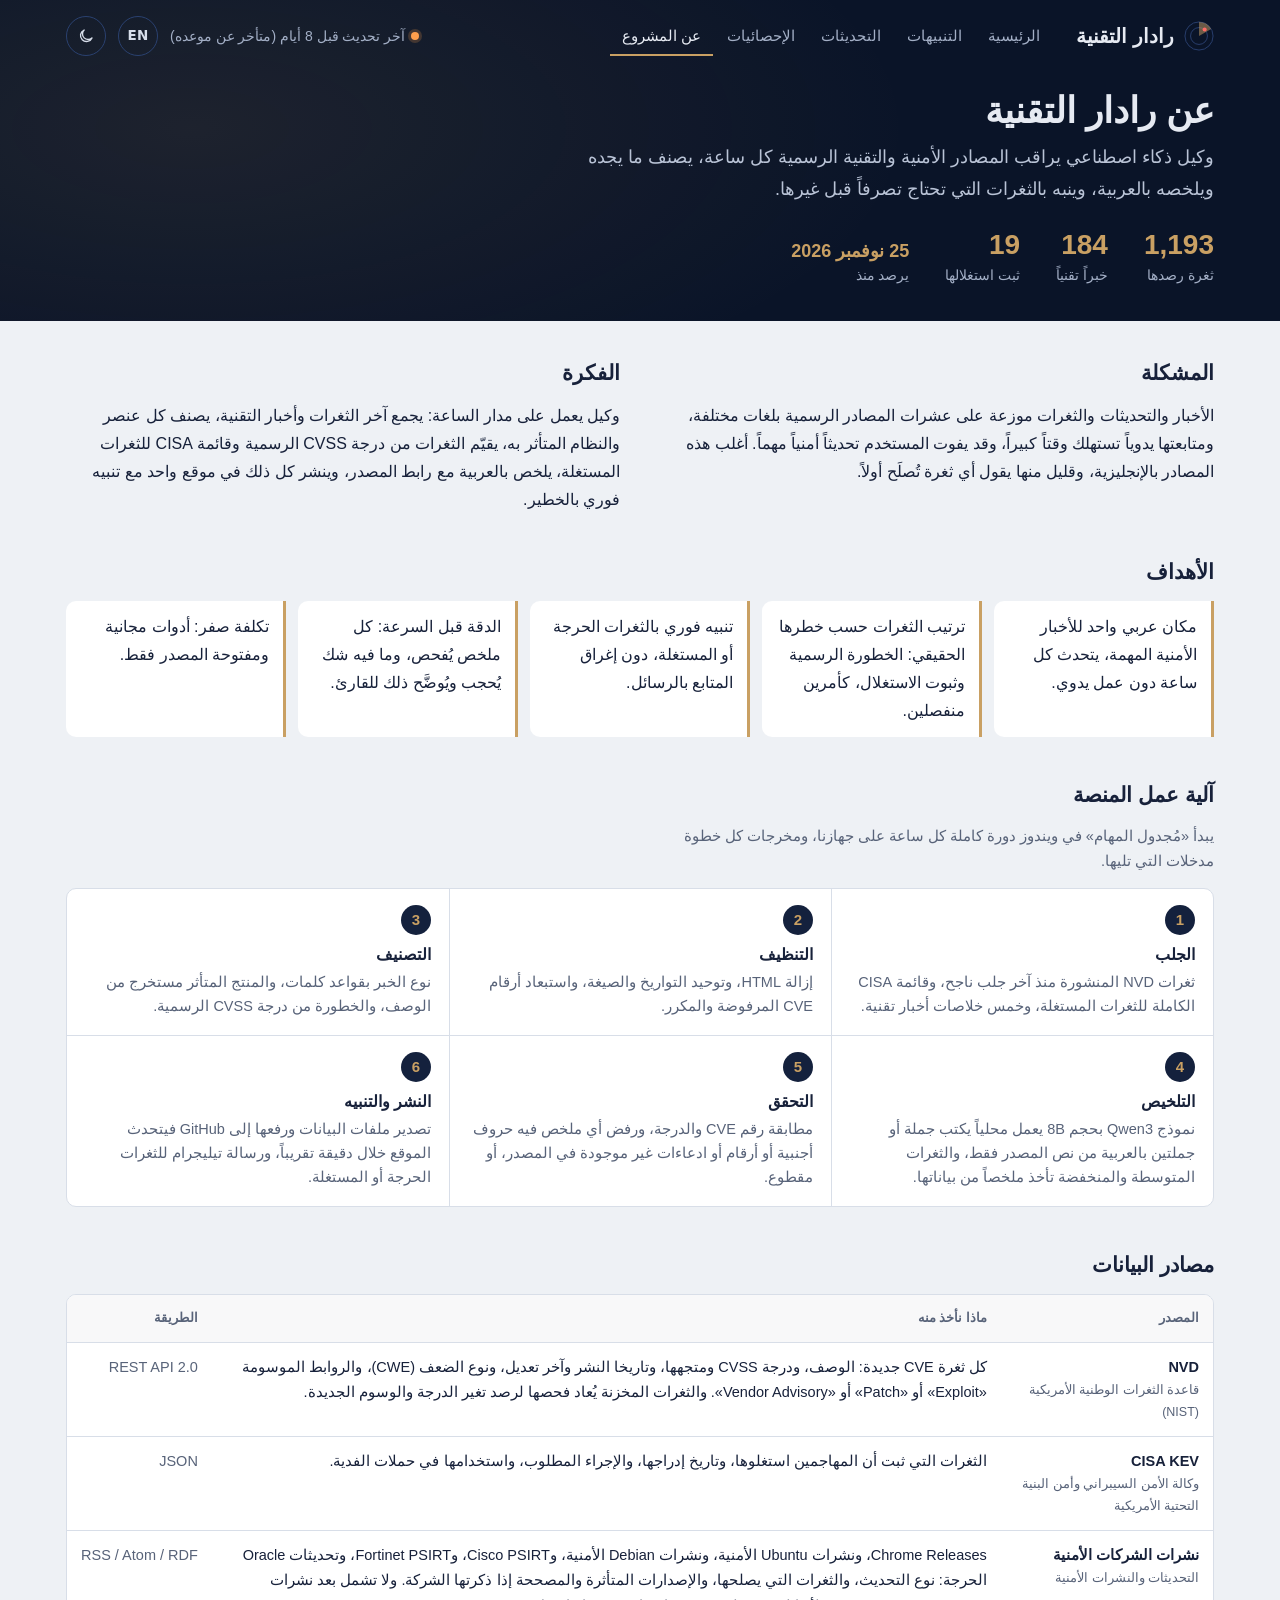
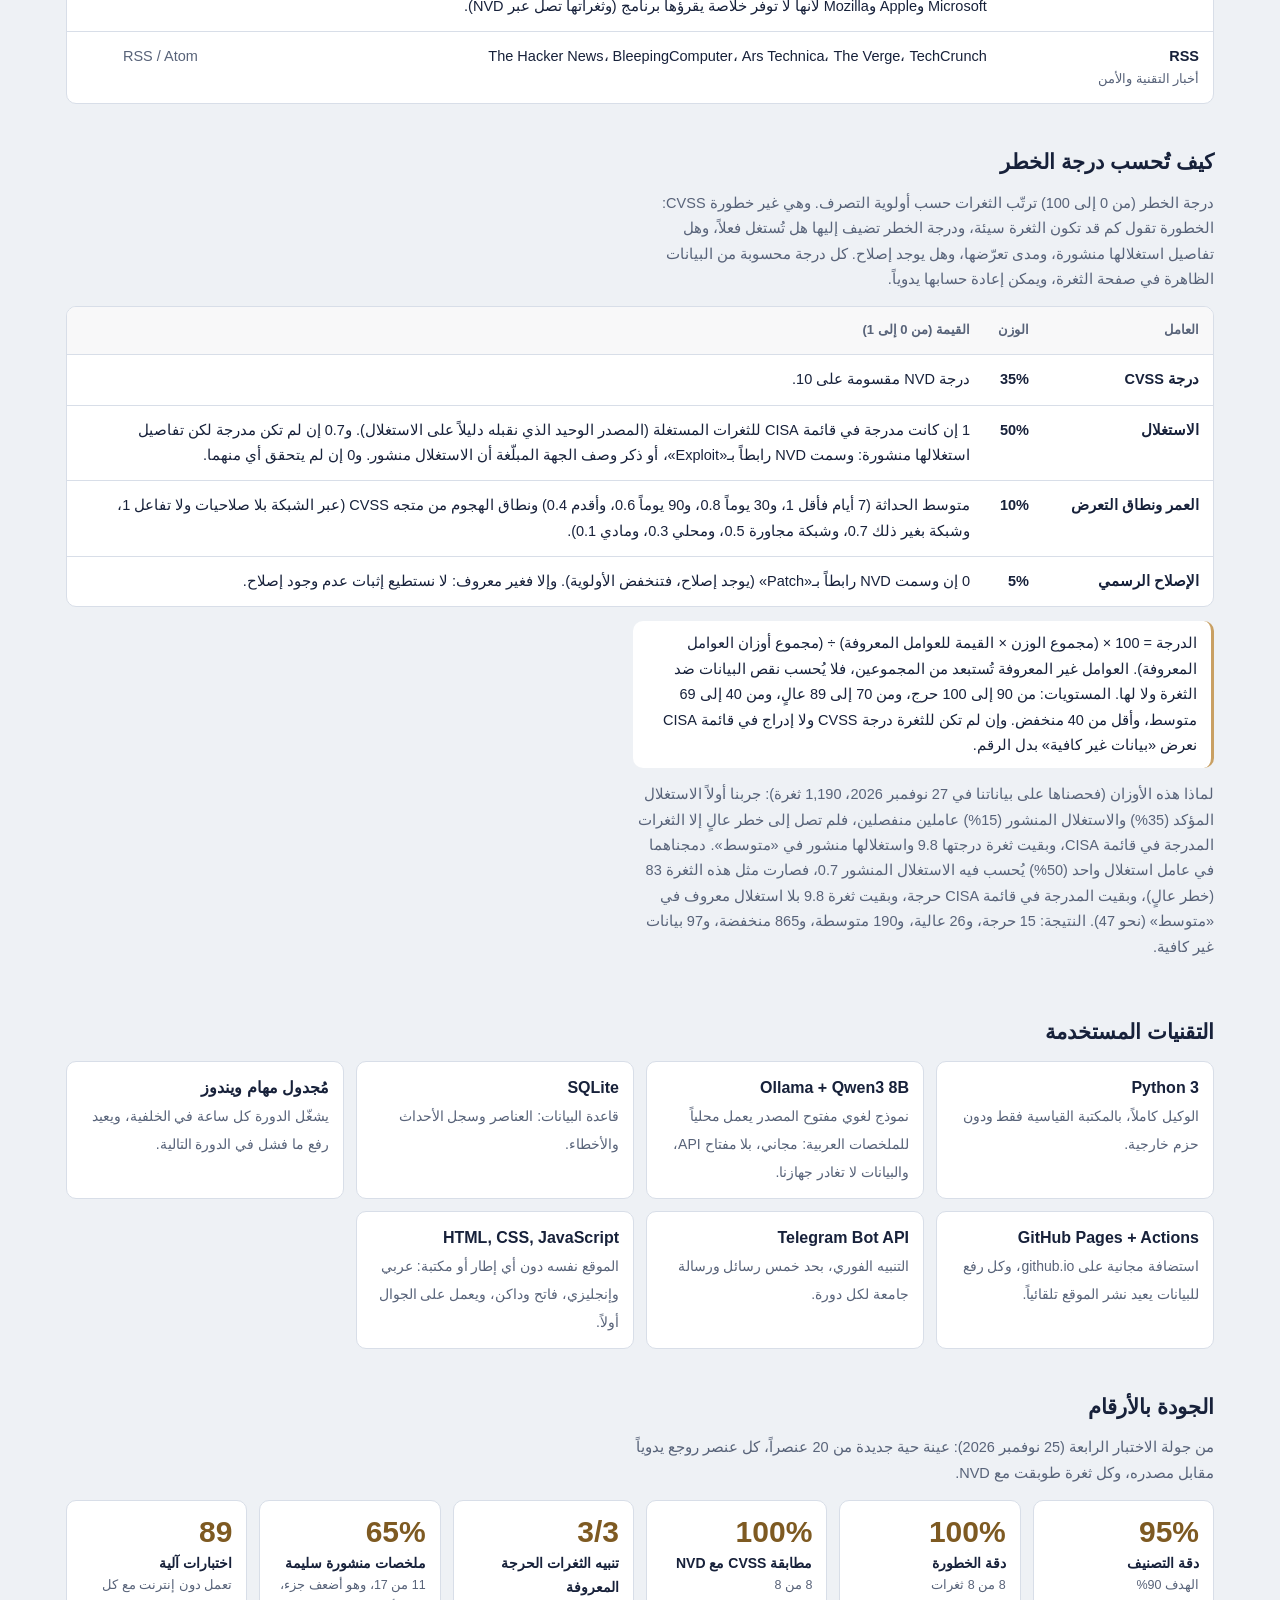
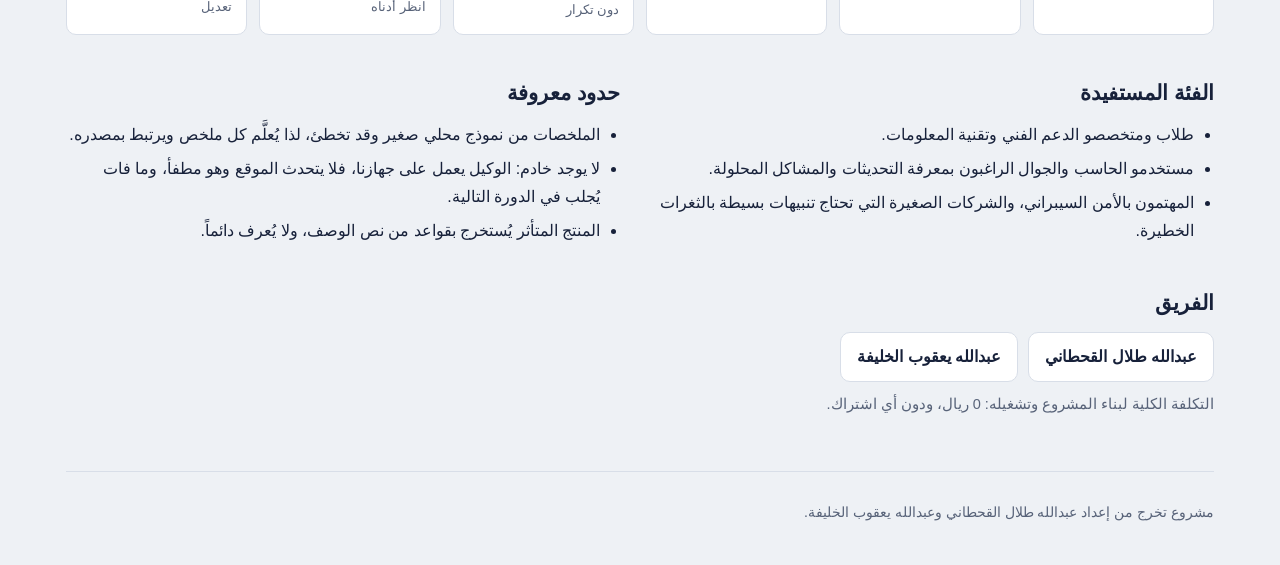
==== commit d93e43d2: "Security updates pillar: official vendor feeds, updates page, security/tech news split Pipeline read" ====
--- a/site/about.html
+++ b/site/about.html
@@ -13,8 +13,8 @@
 <link rel="preconnect" href="https://fonts.googleapis.com">
 <link rel="preconnect" href="https://fonts.gstatic.com" crossorigin>
 <link href="https://fonts.googleapis.com/css2?family=IBM+Plex+Sans+Arabic:wght@400;500;600;700&family=Noto+Kufi+Arabic:wght@500;700;800&display=swap" rel="stylesheet">
-<link rel="stylesheet" href="assets/app.css?v=r2">
-<link rel="stylesheet" href="assets/about.css?v=r2">
+<link rel="stylesheet" href="assets/app.css?v=r3">
+<link rel="stylesheet" href="assets/about.css?v=r3">
 </head>
 <body>
 <a class="skip" href="#main" data-en="Skip to the content">انتقل إلى المحتوى</a>
@@ -28,6 +28,7 @@
       <nav class="nav" aria-label="أقسام الموقع" data-en-aria-label="Site sections">
         <a href="./" data-en="Home">الرئيسية</a>
         <a href="alerts.html" data-en="Alerts">التنبيهات</a>
+        <a href="updates.html" data-en="Updates">التحديثات</a>
         <a href="dashboard.html" data-en="Statistics">الإحصائيات</a>
         <a href="about.html" aria-current="page" data-en="About">عن المشروع</a>
       </nav>
@@ -97,6 +98,7 @@
         <tbody>
           <tr><th scope="row"><bdi>NVD</bdi><small data-en="US National Vulnerability Database (NIST)">قاعدة الثغرات الوطنية الأمريكية (NIST)</small></th><td data-en="Every new CVE: description, CVSS score and vector, publish and last-modified dates, weakness type (CWE) and reference links tagged Exploit, Patch or Vendor Advisory. Stored CVEs are re-checked for score changes and new tags.">كل ثغرة CVE جديدة: الوصف، ودرجة CVSS ومتجهها، وتاريخا النشر وآخر تعديل، ونوع الضعف (CWE)، والروابط الموسومة «Exploit» أو «Patch» أو «Vendor Advisory». والثغرات المخزنة يُعاد فحصها لرصد تغير الدرجة والوسوم الجديدة.</td><td>REST API 2.0</td></tr>
           <tr><th scope="row"><bdi>CISA KEV</bdi><small data-en="US Cybersecurity and Infrastructure Security Agency">وكالة الأمن السيبراني وأمن البنية التحتية الأمريكية</small></th><td data-en="Which vulnerabilities attackers have actually exploited, when they were added, the required action and ransomware use.">الثغرات التي ثبت أن المهاجمين استغلوها، وتاريخ إدراجها، والإجراء المطلوب، واستخدامها في حملات الفدية.</td><td>JSON</td></tr>
+          <tr><th scope="row"><span data-en="Vendor security feeds">نشرات الشركات الأمنية</span><small data-en="Security updates and advisories">التحديثات والنشرات الأمنية</small></th><td data-en="Chrome Releases, Ubuntu Security Notices, Debian Security Advisories, Cisco PSIRT, Fortinet PSIRT and Oracle Critical Patch Updates: type of update, the CVEs it fixes, and affected and fixed versions when the vendor states them. Not covered yet because they offer no feed a script can read: Microsoft, Apple and Mozilla advisories (their vulnerabilities still arrive through NVD).">Chrome Releases، ونشرات Ubuntu الأمنية، ونشرات Debian الأمنية، وCisco PSIRT، وFortinet PSIRT، وتحديثات Oracle الحرجة: نوع التحديث، والثغرات التي يصلحها، والإصدارات المتأثرة والمصححة إذا ذكرتها الشركة. ولا تشمل بعد نشرات Microsoft وApple وMozilla لأنها لا توفر خلاصة يقرؤها برنامج (وثغراتها تصل عبر NVD).</td><td>RSS / Atom / RDF</td></tr>
           <tr><th scope="row"><bdi>RSS</bdi><small data-en="Tech and security news">أخبار التقنية والأمن</small></th><td><bdi data-en="The Hacker News, BleepingComputer, Ars Technica, The Verge, TechCrunch">The Hacker News، BleepingComputer، Ars Technica، The Verge، TechCrunch</bdi></td><td>RSS / Atom</td></tr>
         </tbody>
       </table>
@@ -182,7 +184,7 @@
   </footer>
 </div>
 
-<script src="assets/core.js?v=r2"></script>
-<script src="assets/about.js?v=r2"></script>
+<script src="assets/core.js?v=r3"></script>
+<script src="assets/about.js?v=r3"></script>
 </body>
 </html>
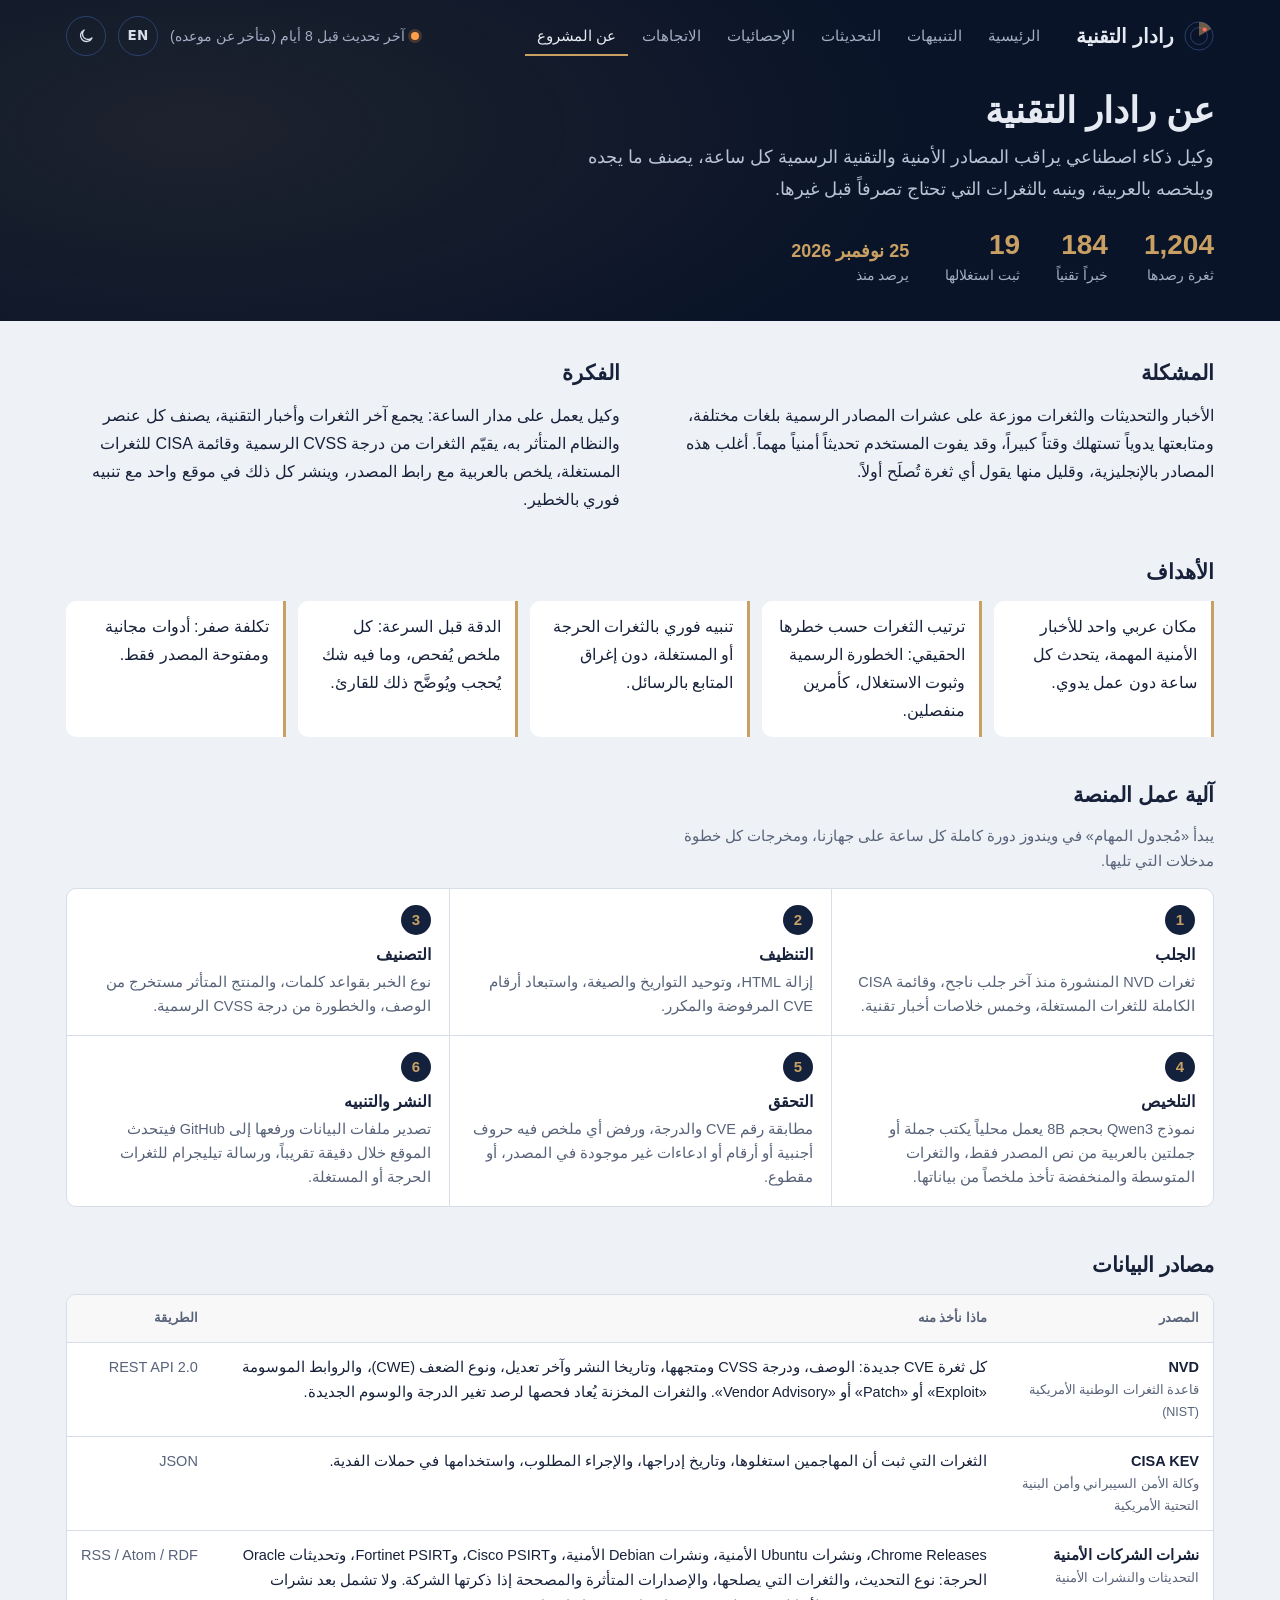
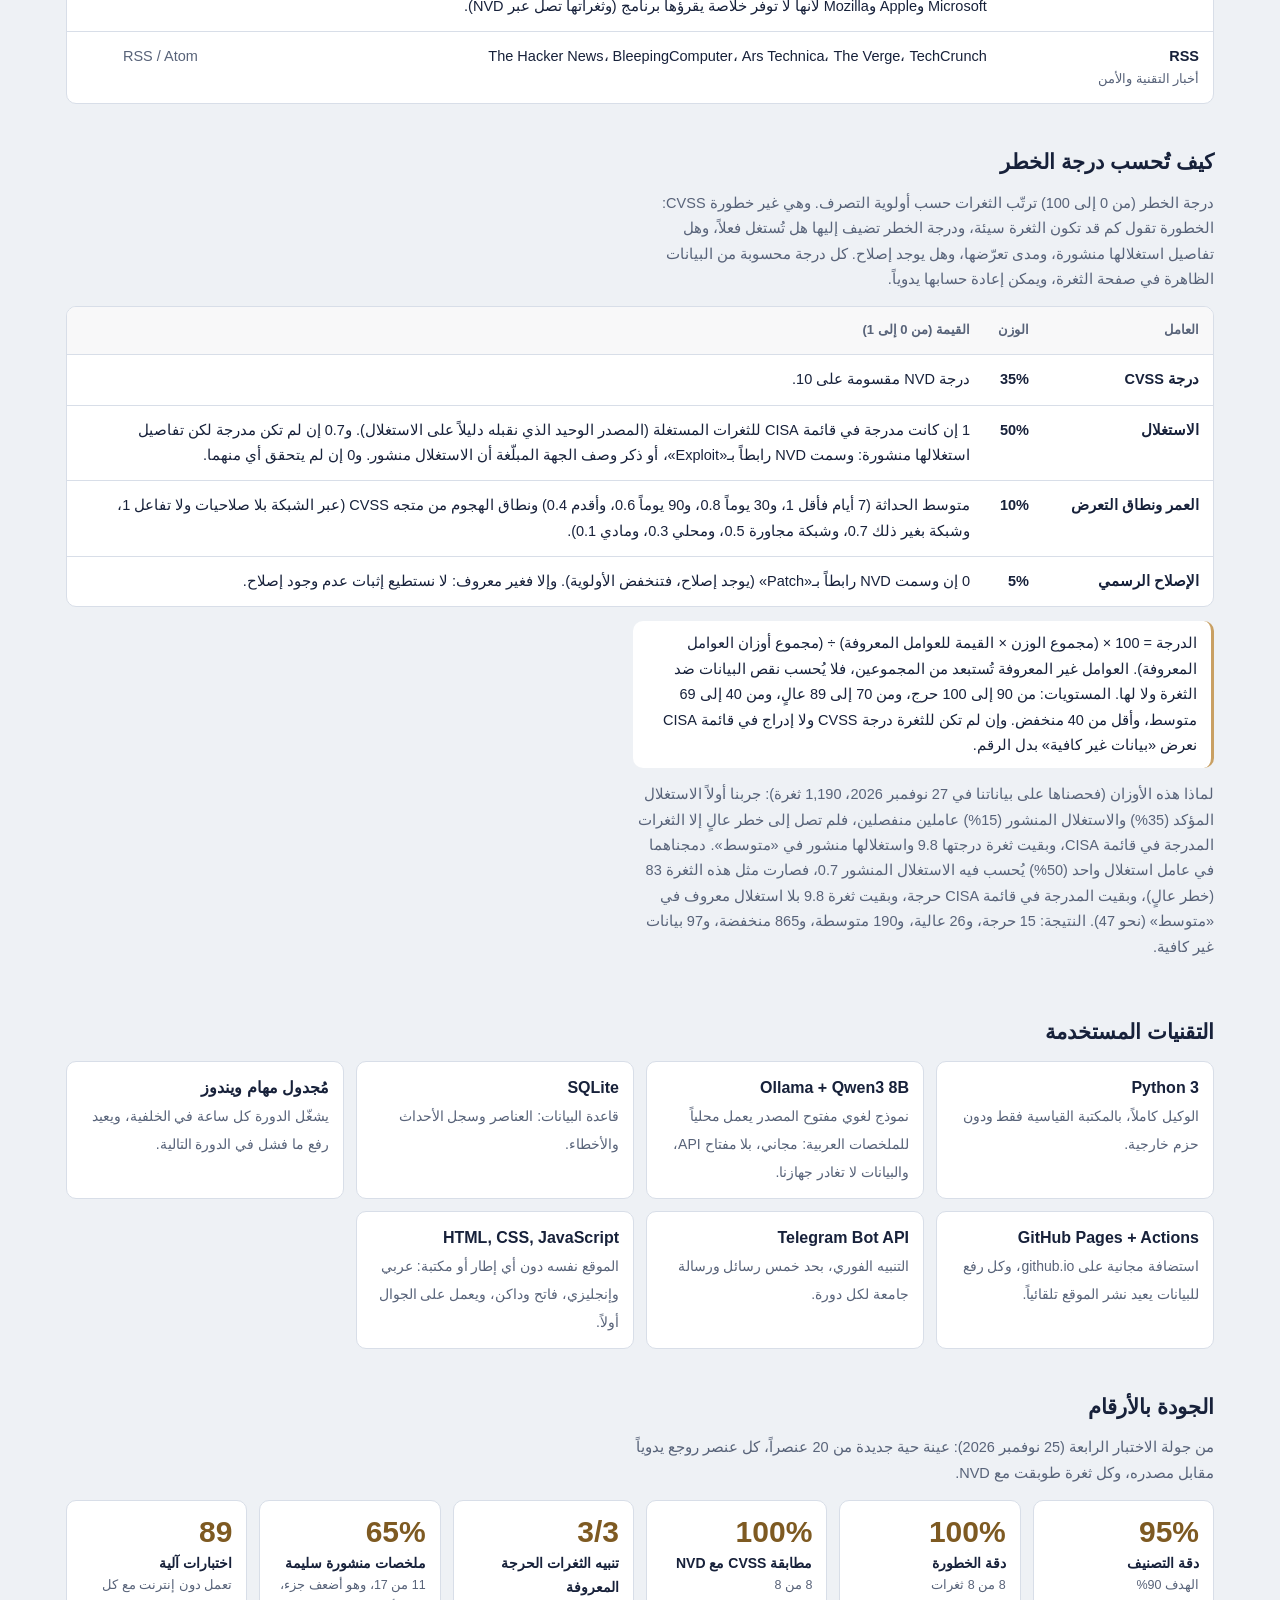
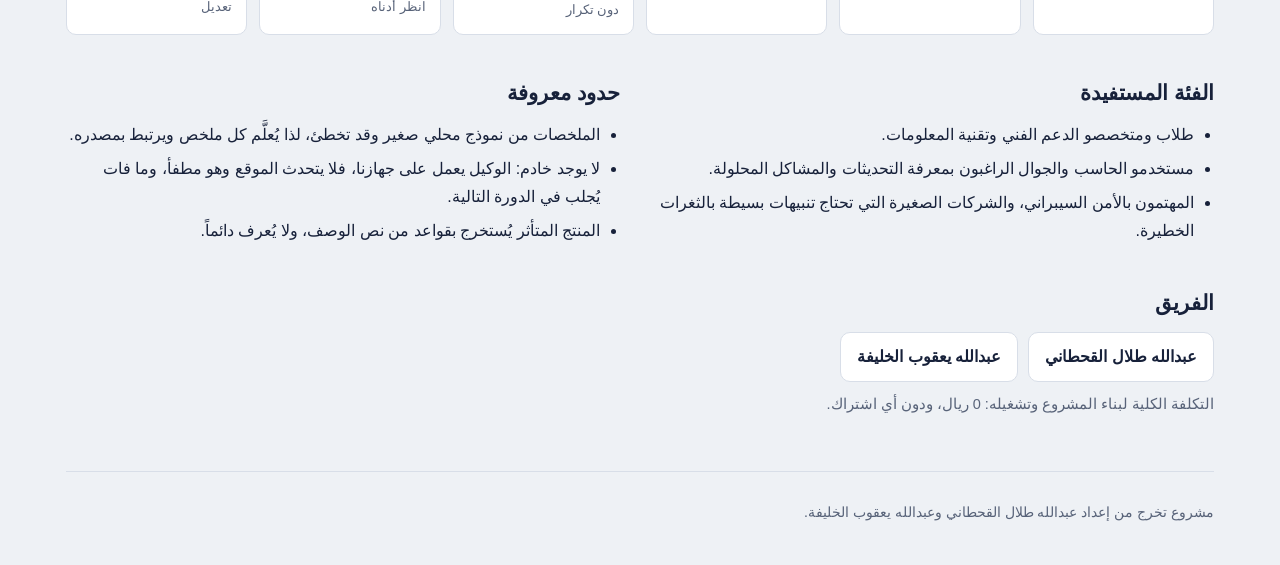
==== commit 73354a06: "Trends & analytics: 90-day history, trends.json and a trends page Pipeline keeps metadata (date, CVS" ====
--- a/site/about.html
+++ b/site/about.html
@@ -13,8 +13,8 @@
 <link rel="preconnect" href="https://fonts.googleapis.com">
 <link rel="preconnect" href="https://fonts.gstatic.com" crossorigin>
 <link href="https://fonts.googleapis.com/css2?family=IBM+Plex+Sans+Arabic:wght@400;500;600;700&family=Noto+Kufi+Arabic:wght@500;700;800&display=swap" rel="stylesheet">
-<link rel="stylesheet" href="assets/app.css?v=r3">
-<link rel="stylesheet" href="assets/about.css?v=r3">
+<link rel="stylesheet" href="assets/app.css?v=r4">
+<link rel="stylesheet" href="assets/about.css?v=r4">
 </head>
 <body>
 <a class="skip" href="#main" data-en="Skip to the content">انتقل إلى المحتوى</a>
@@ -30,6 +30,7 @@
         <a href="alerts.html" data-en="Alerts">التنبيهات</a>
         <a href="updates.html" data-en="Updates">التحديثات</a>
         <a href="dashboard.html" data-en="Statistics">الإحصائيات</a>
+        <a href="trends.html" data-en="Trends">الاتجاهات</a>
         <a href="about.html" aria-current="page" data-en="About">عن المشروع</a>
       </nav>
       <div class="top-actions">
@@ -184,7 +185,7 @@
   </footer>
 </div>
 
-<script src="assets/core.js?v=r3"></script>
-<script src="assets/about.js?v=r3"></script>
+<script src="assets/core.js?v=r4"></script>
+<script src="assets/about.js?v=r4"></script>
 </body>
 </html>
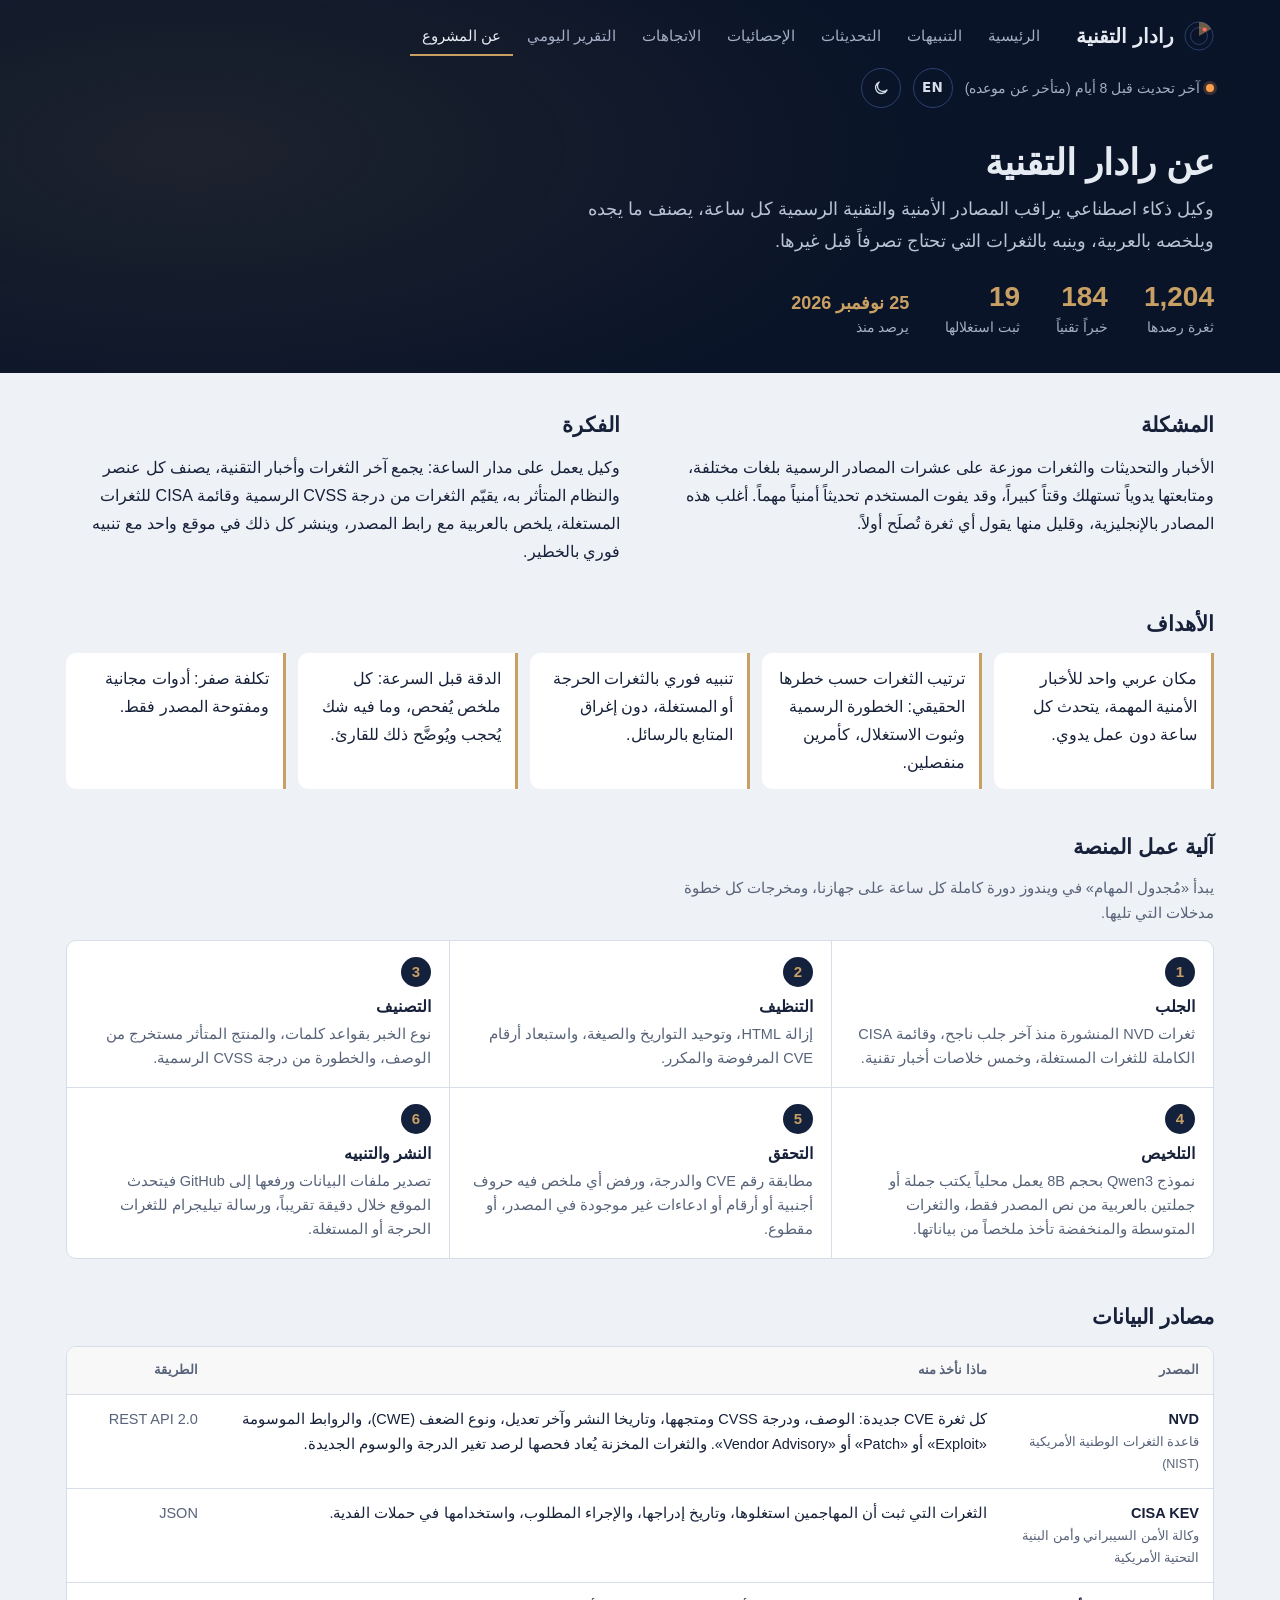
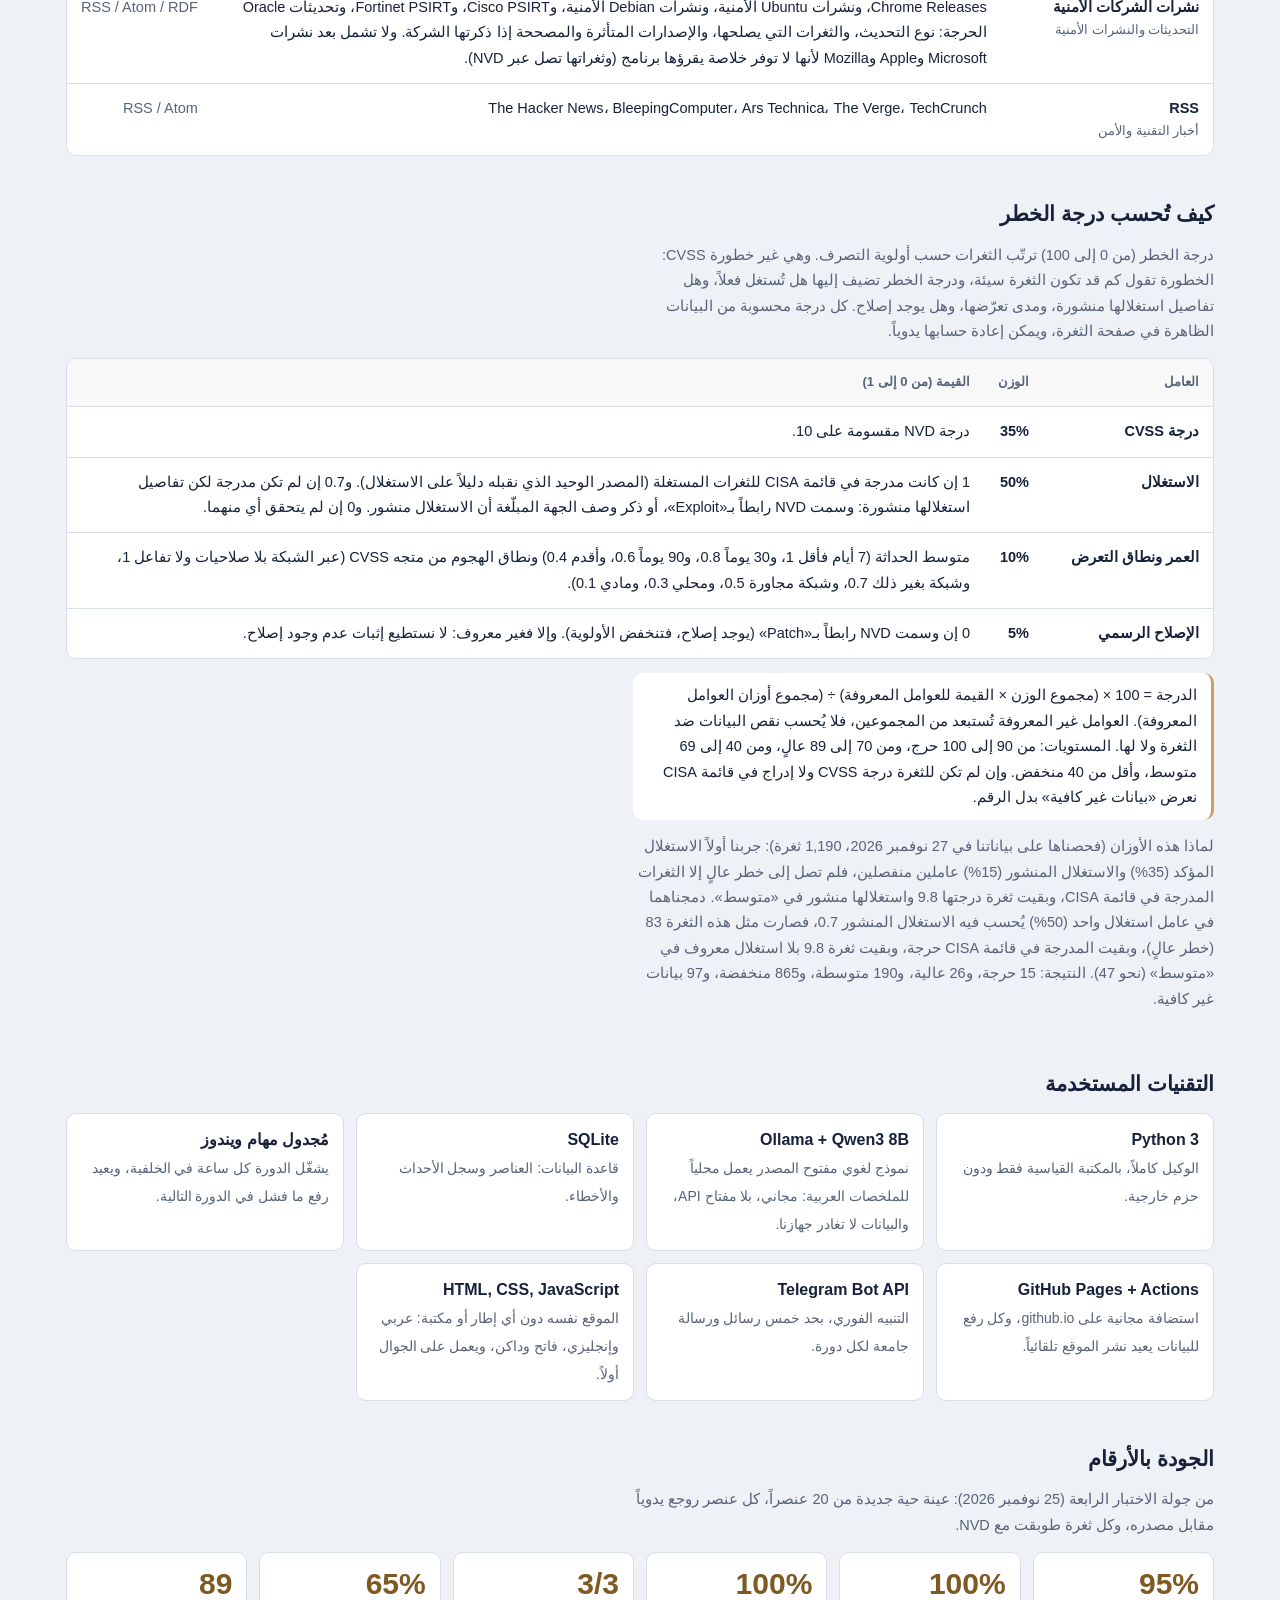
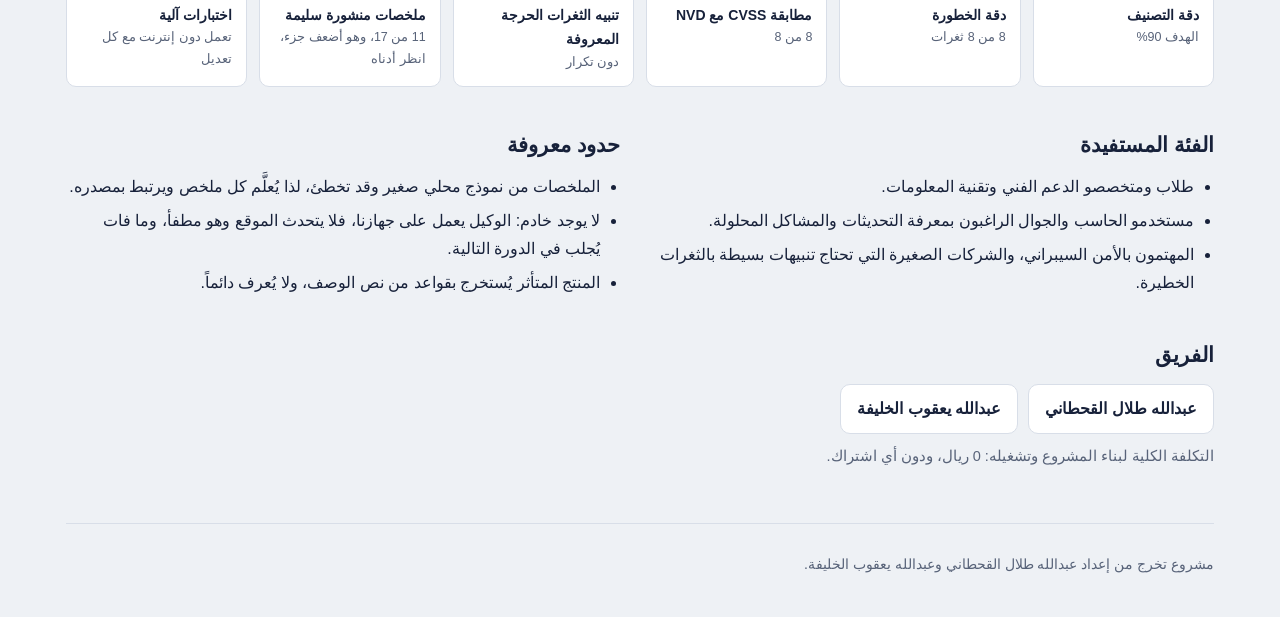
==== commit d6e3af54: "Daily intelligence report: built per Riyadh day, archived, printable Pipeline builds one report per " ====
--- a/site/about.html
+++ b/site/about.html
@@ -13,8 +13,8 @@
 <link rel="preconnect" href="https://fonts.googleapis.com">
 <link rel="preconnect" href="https://fonts.gstatic.com" crossorigin>
 <link href="https://fonts.googleapis.com/css2?family=IBM+Plex+Sans+Arabic:wght@400;500;600;700&family=Noto+Kufi+Arabic:wght@500;700;800&display=swap" rel="stylesheet">
-<link rel="stylesheet" href="assets/app.css?v=r4">
-<link rel="stylesheet" href="assets/about.css?v=r4">
+<link rel="stylesheet" href="assets/app.css?v=r5">
+<link rel="stylesheet" href="assets/about.css?v=r5">
 </head>
 <body>
 <a class="skip" href="#main" data-en="Skip to the content">انتقل إلى المحتوى</a>
@@ -31,6 +31,7 @@
         <a href="updates.html" data-en="Updates">التحديثات</a>
         <a href="dashboard.html" data-en="Statistics">الإحصائيات</a>
         <a href="trends.html" data-en="Trends">الاتجاهات</a>
+        <a href="report.html" data-en="Daily report">التقرير اليومي</a>
         <a href="about.html" aria-current="page" data-en="About">عن المشروع</a>
       </nav>
       <div class="top-actions">
@@ -185,7 +186,7 @@
   </footer>
 </div>
 
-<script src="assets/core.js?v=r4"></script>
-<script src="assets/about.js?v=r4"></script>
+<script src="assets/core.js?v=r5"></script>
+<script src="assets/about.js?v=r5"></script>
 </body>
 </html>
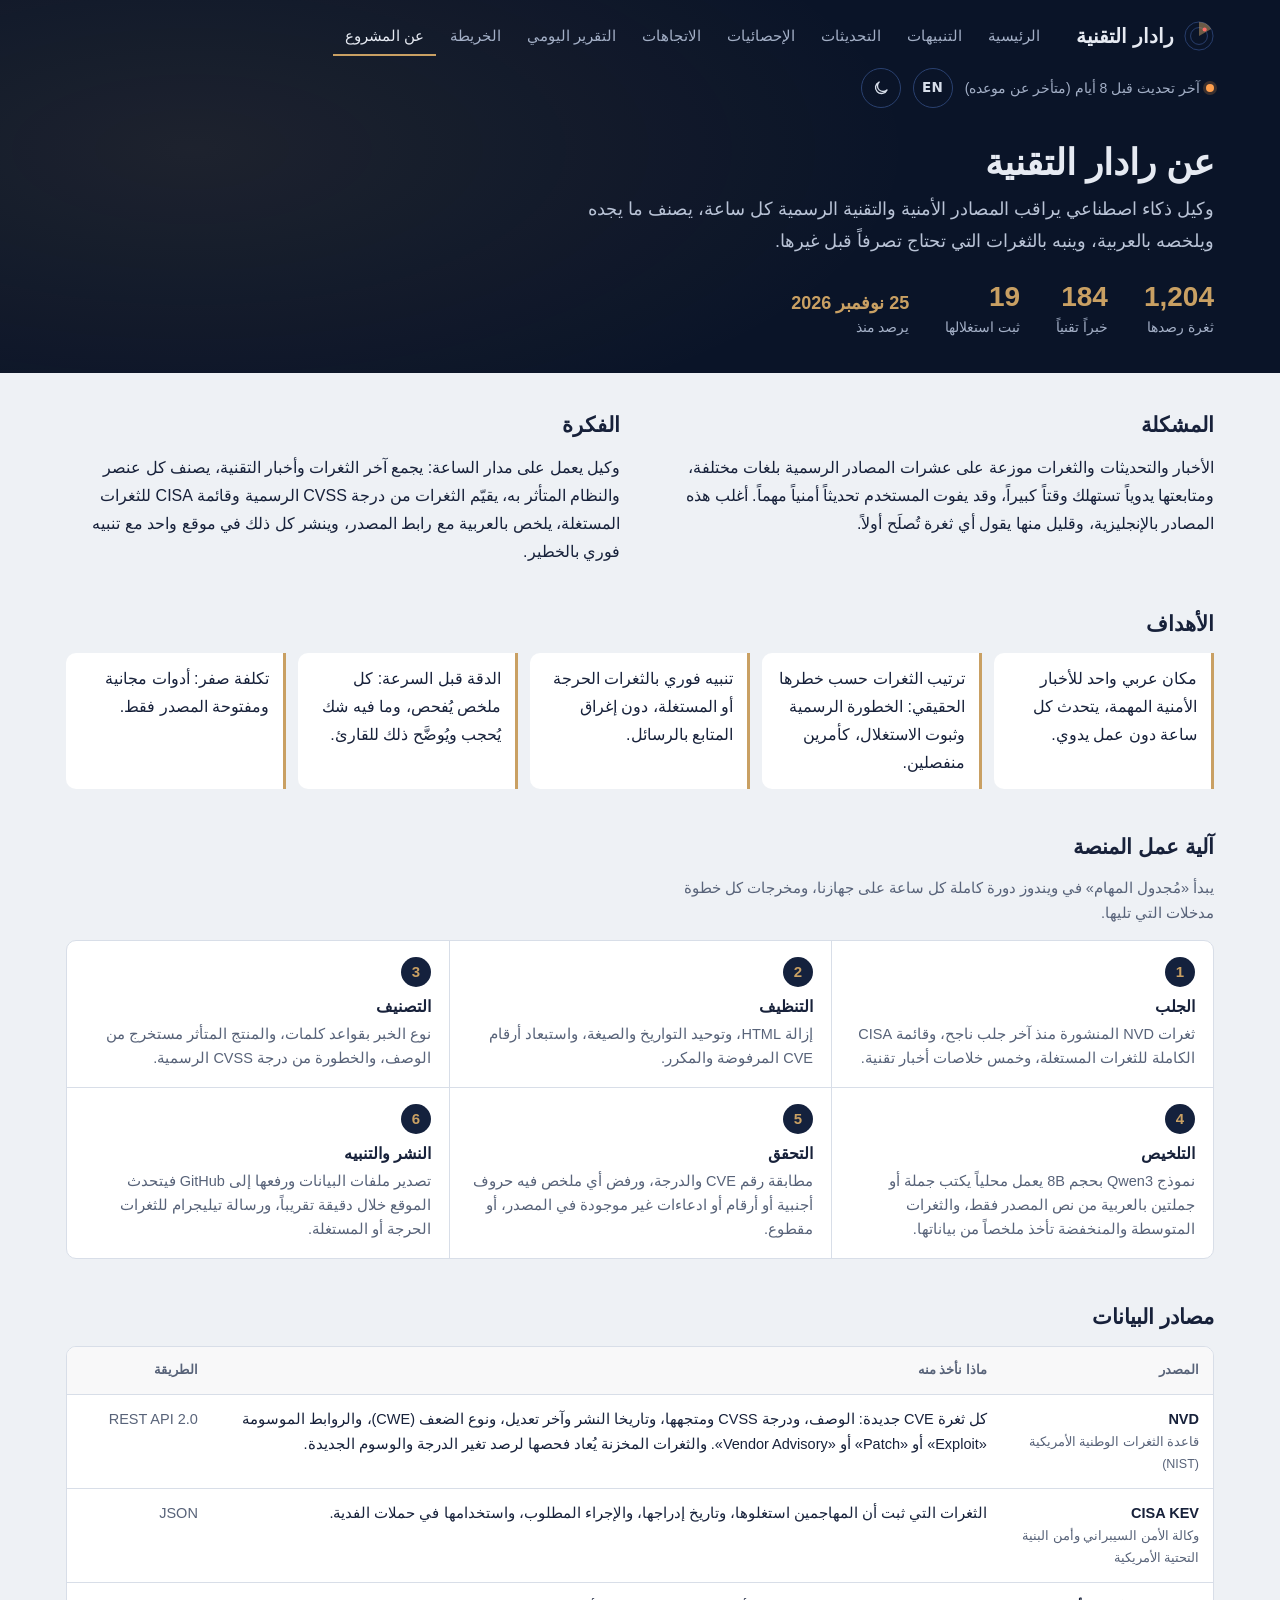
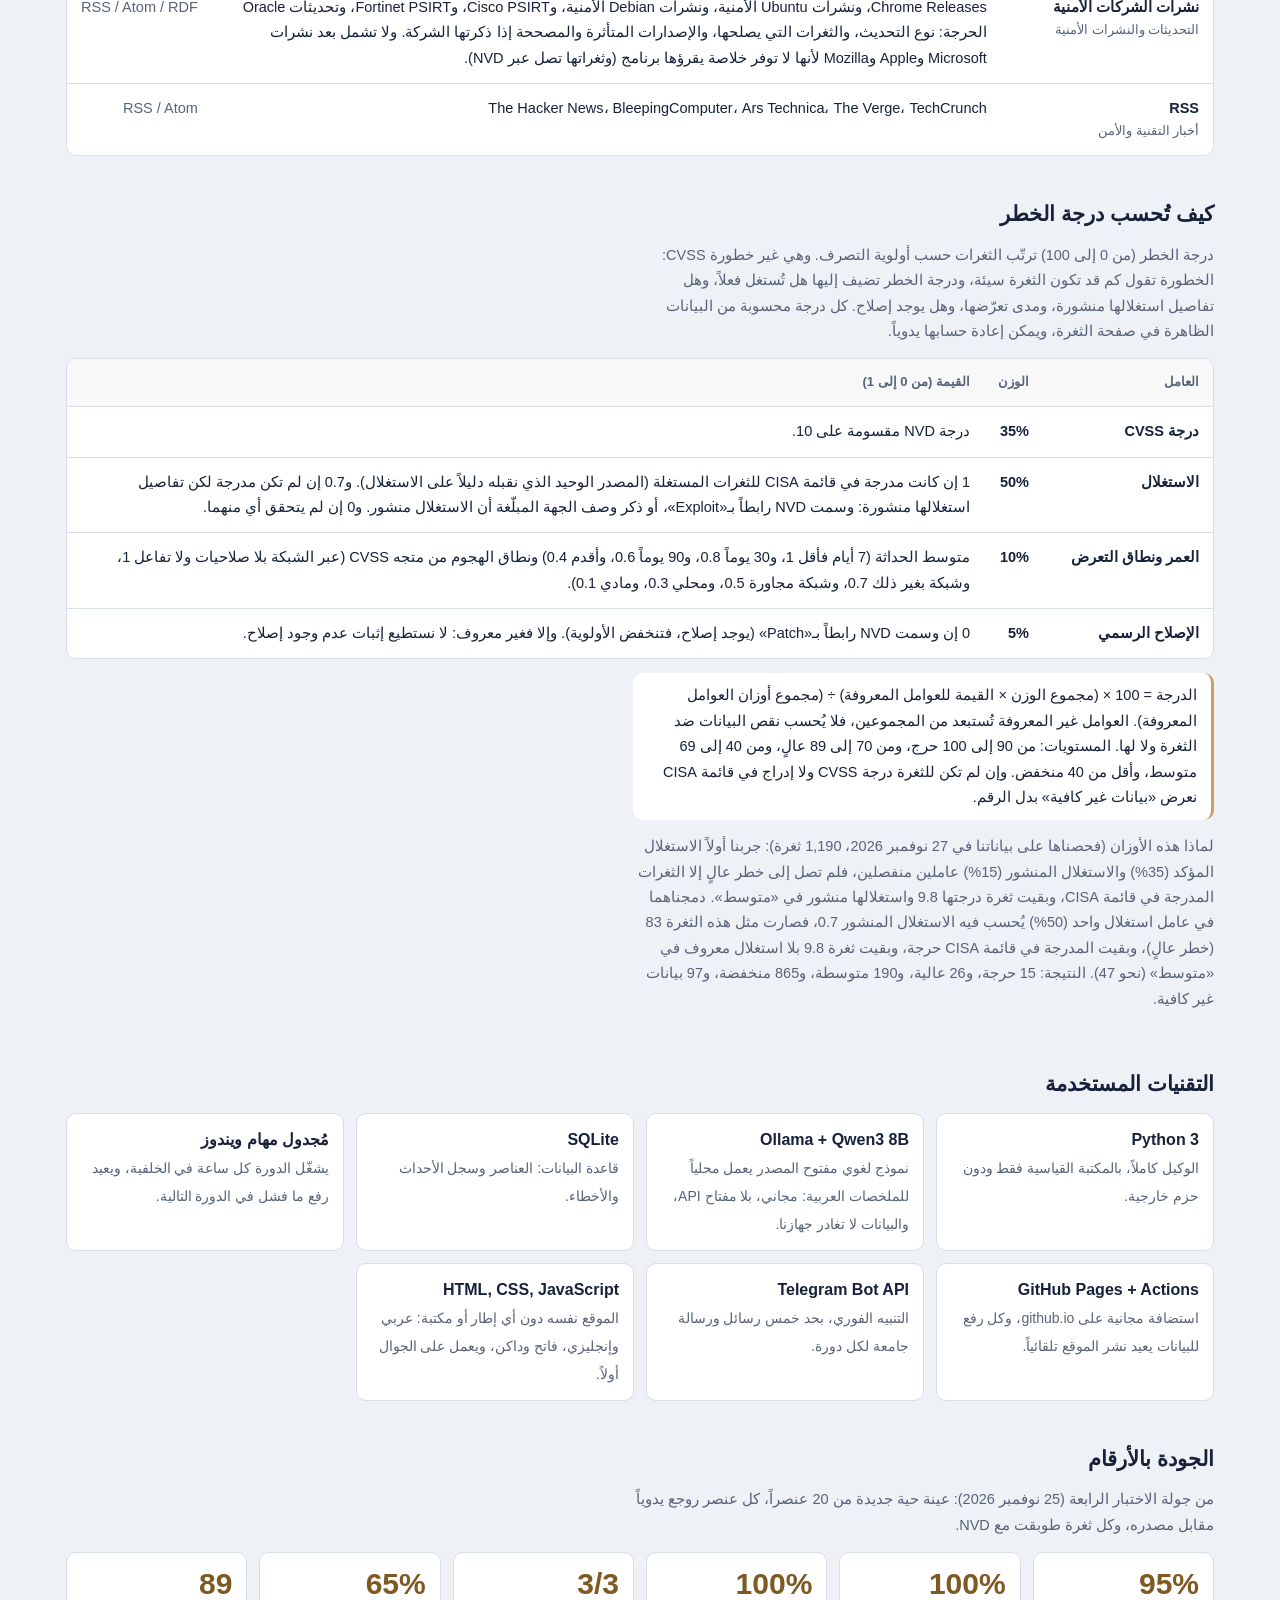
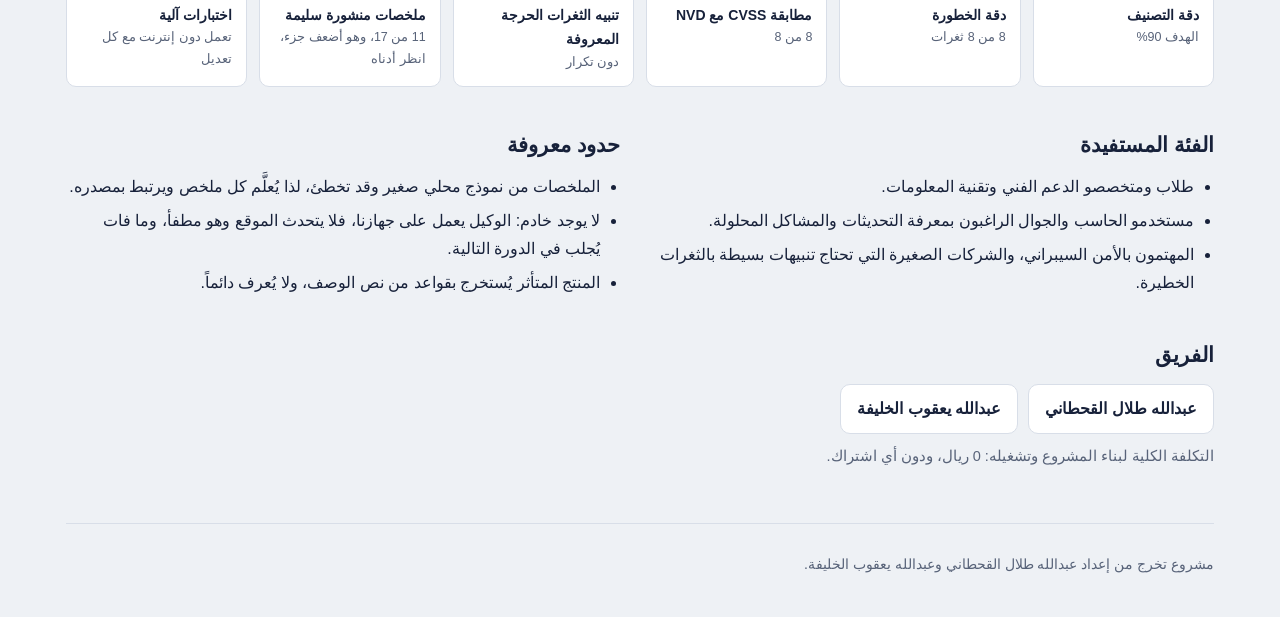
==== commit aa1f7091: "Threat map: countries only from explicit wording in the news, with evidence Pipeline exports map.jso" ====
--- a/site/about.html
+++ b/site/about.html
@@ -13,8 +13,8 @@
 <link rel="preconnect" href="https://fonts.googleapis.com">
 <link rel="preconnect" href="https://fonts.gstatic.com" crossorigin>
 <link href="https://fonts.googleapis.com/css2?family=IBM+Plex+Sans+Arabic:wght@400;500;600;700&family=Noto+Kufi+Arabic:wght@500;700;800&display=swap" rel="stylesheet">
-<link rel="stylesheet" href="assets/app.css?v=r5">
-<link rel="stylesheet" href="assets/about.css?v=r5">
+<link rel="stylesheet" href="assets/app.css?v=r6">
+<link rel="stylesheet" href="assets/about.css?v=r6">
 </head>
 <body>
 <a class="skip" href="#main" data-en="Skip to the content">انتقل إلى المحتوى</a>
@@ -32,6 +32,7 @@
         <a href="dashboard.html" data-en="Statistics">الإحصائيات</a>
         <a href="trends.html" data-en="Trends">الاتجاهات</a>
         <a href="report.html" data-en="Daily report">التقرير اليومي</a>
+        <a href="map.html" data-en="Threat map">الخريطة</a>
         <a href="about.html" aria-current="page" data-en="About">عن المشروع</a>
       </nav>
       <div class="top-actions">
@@ -186,7 +187,7 @@
   </footer>
 </div>
 
-<script src="assets/core.js?v=r5"></script>
-<script src="assets/about.js?v=r5"></script>
+<script src="assets/core.js?v=r6"></script>
+<script src="assets/about.js?v=r6"></script>
 </body>
 </html>
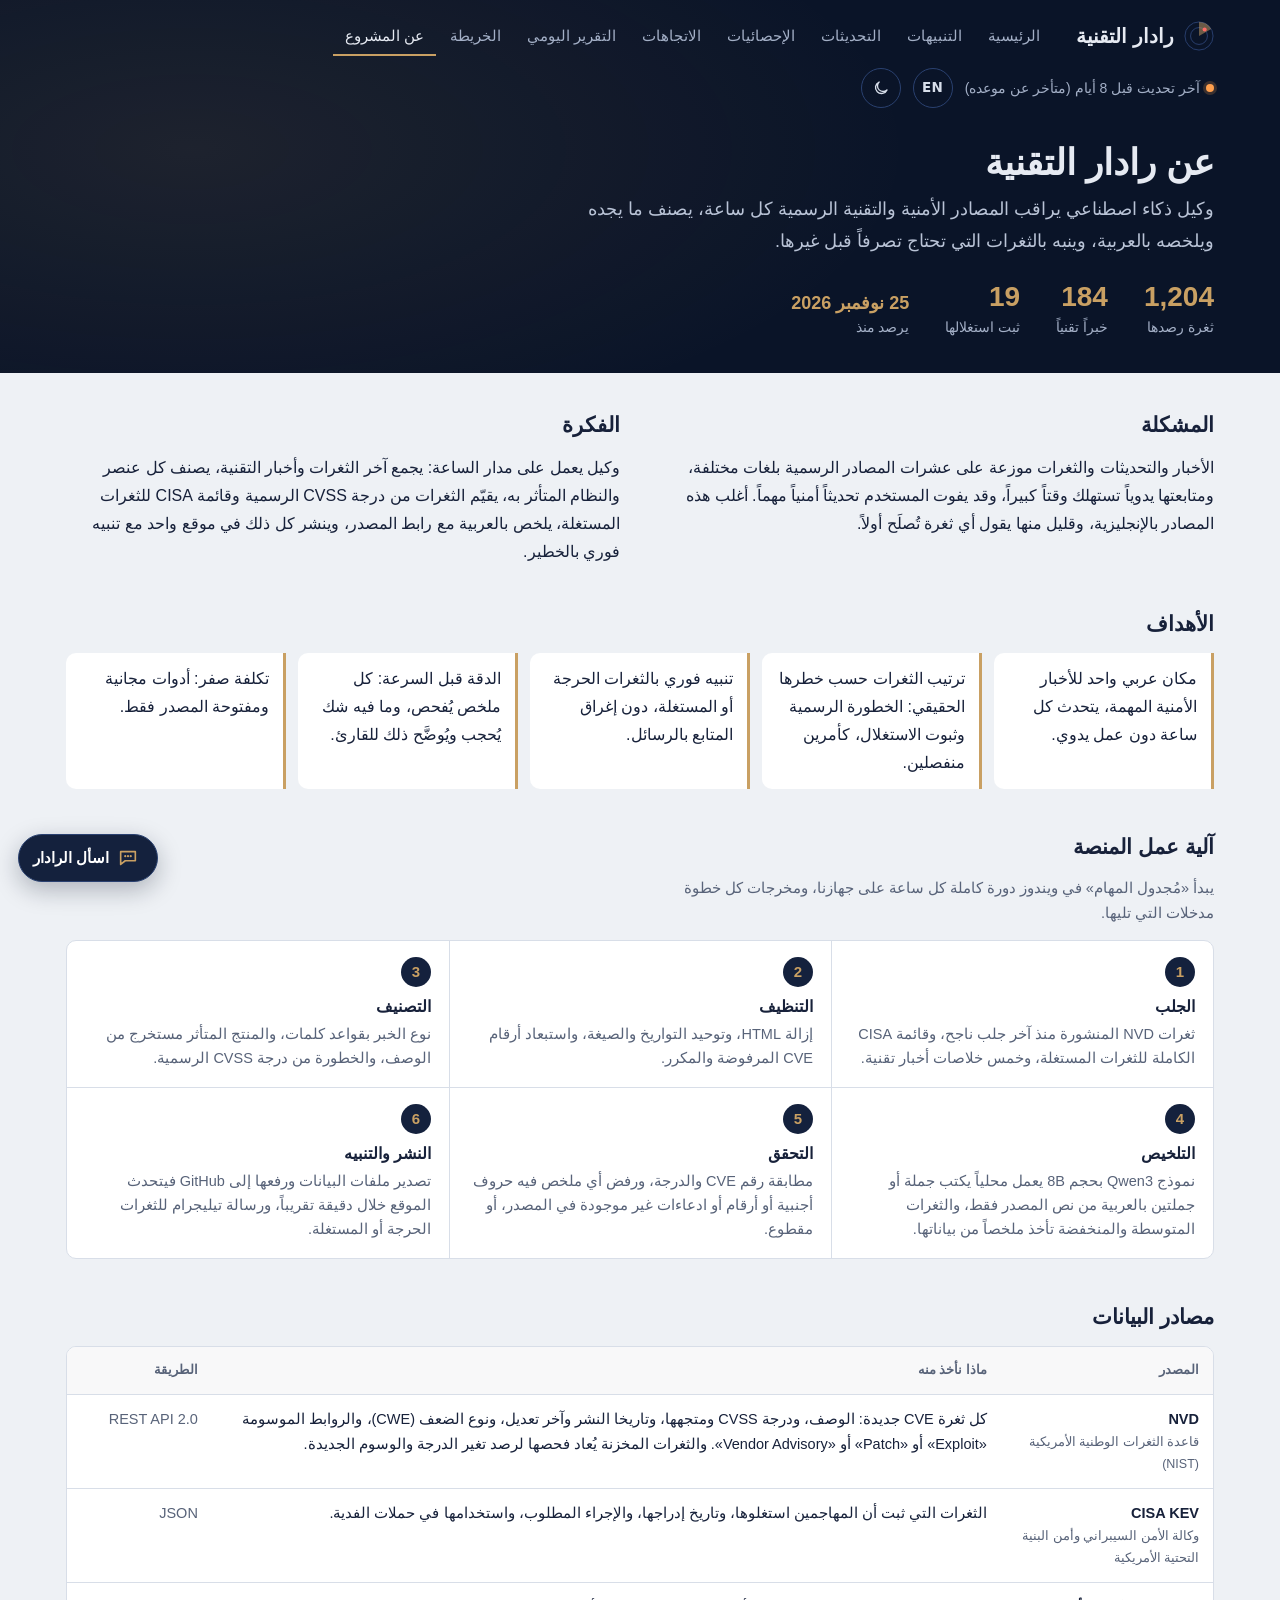
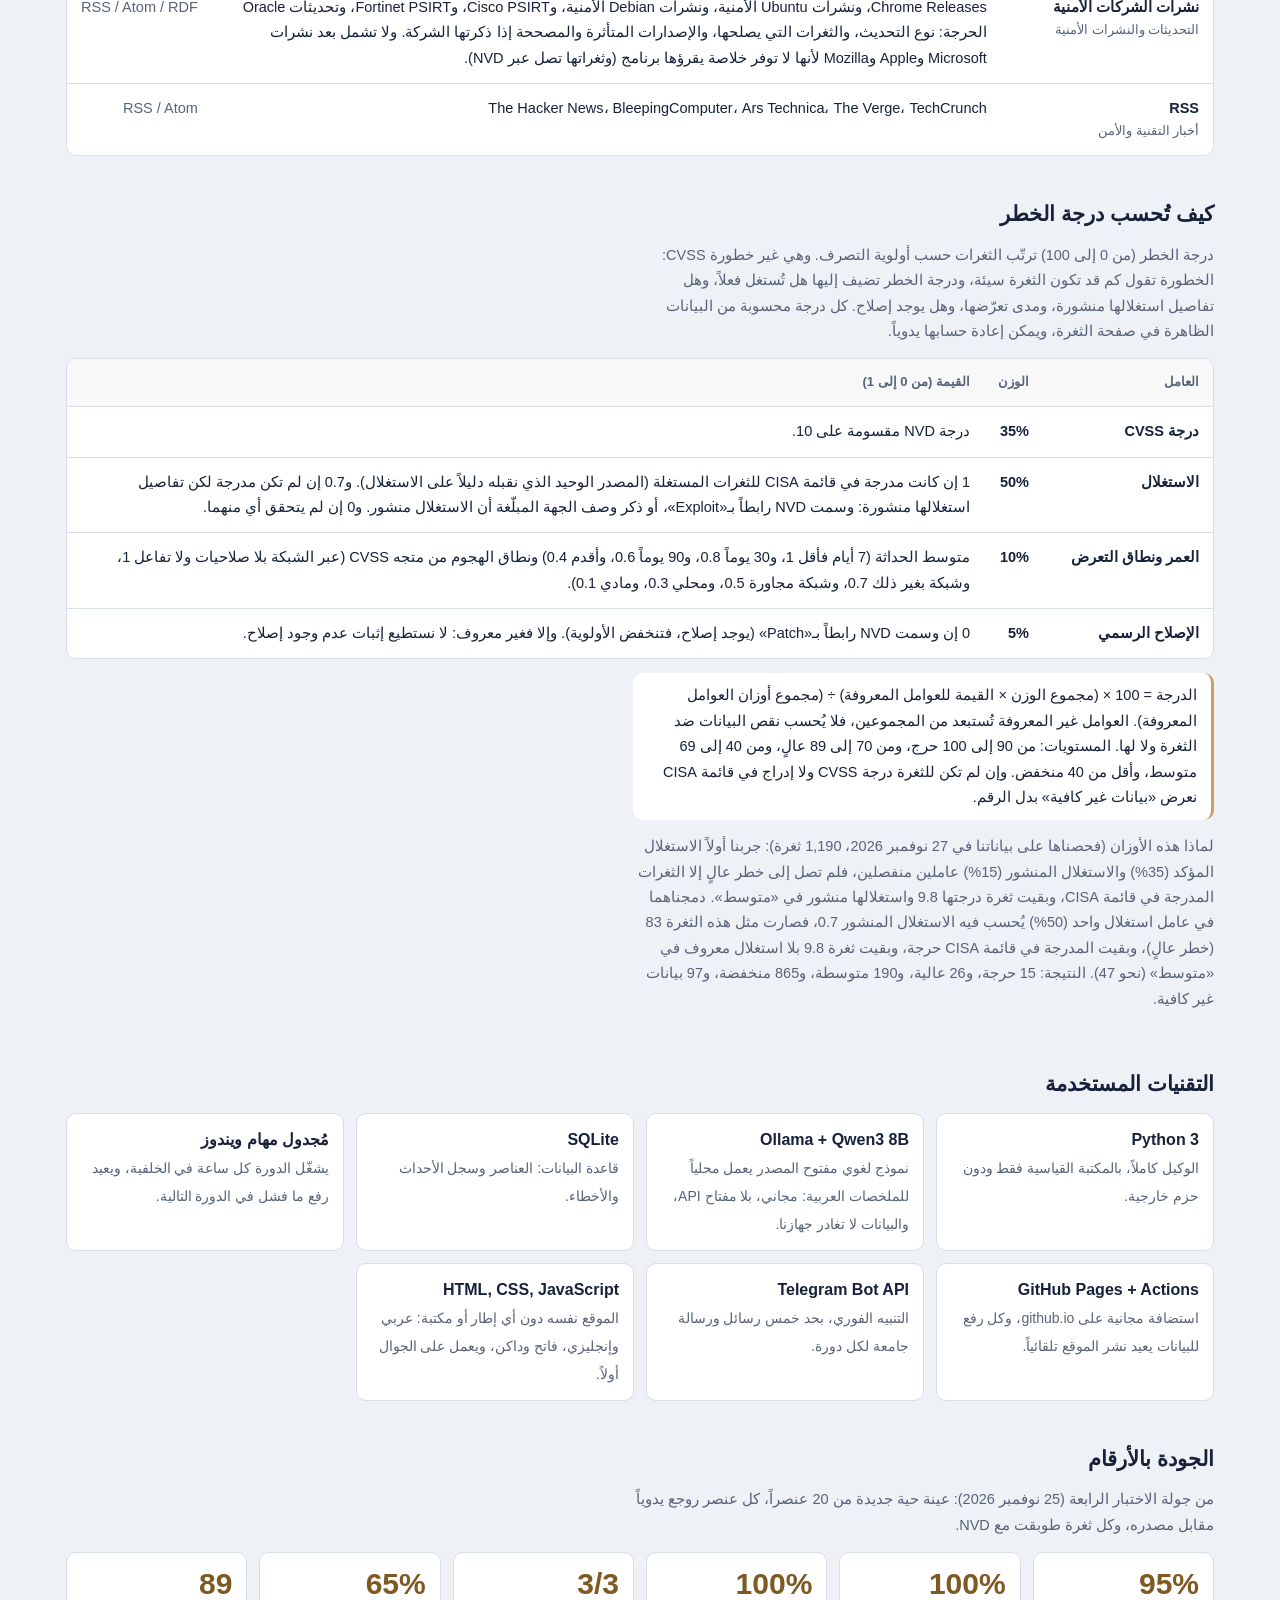
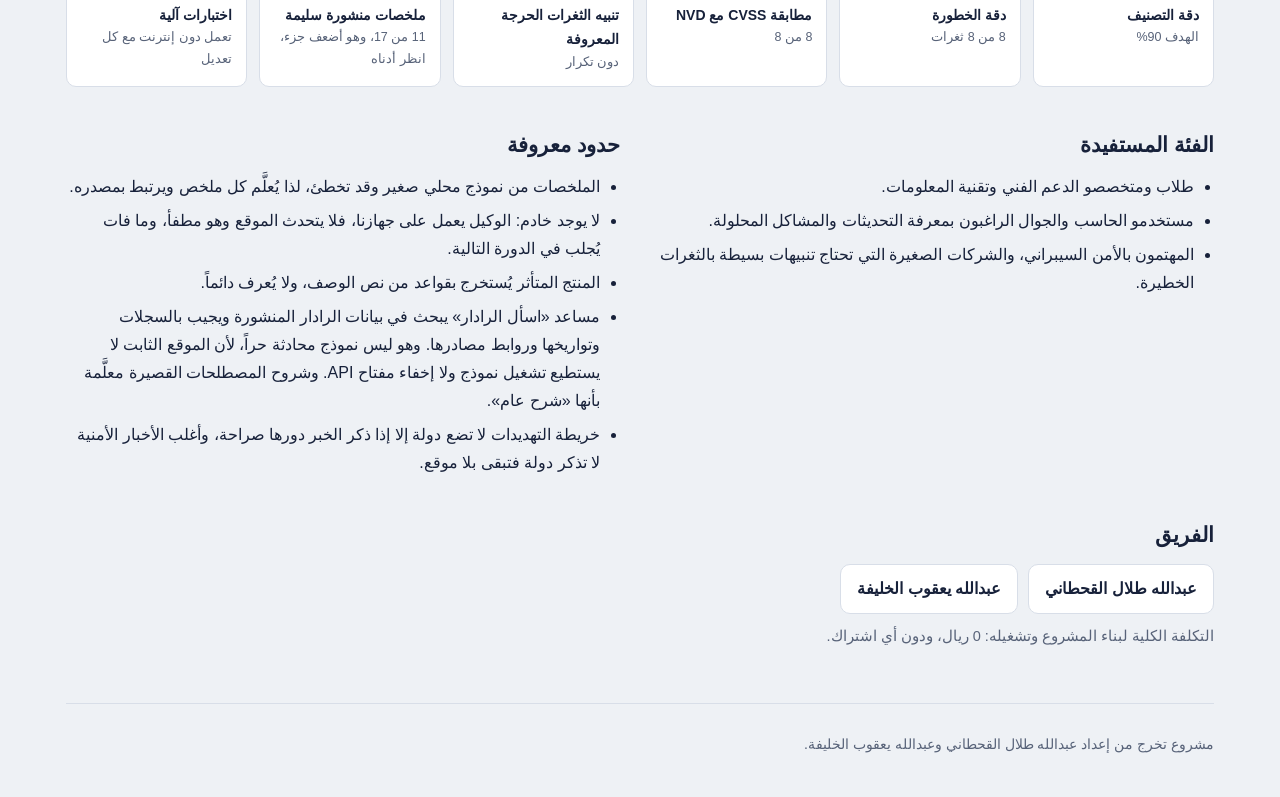
==== commit 1299fed1: "Radar assistant: answers from the radar's own data, with sources A floating 'Ask the radar' panel on" ====
--- a/site/about.html
+++ b/site/about.html
@@ -14,6 +14,7 @@
 <link rel="preconnect" href="https://fonts.gstatic.com" crossorigin>
 <link href="https://fonts.googleapis.com/css2?family=IBM+Plex+Sans+Arabic:wght@400;500;600;700&family=Noto+Kufi+Arabic:wght@500;700;800&display=swap" rel="stylesheet">
 <link rel="stylesheet" href="assets/app.css?v=r6">
+<link rel="stylesheet" href="assets/assistant.css?v=r7">
 <link rel="stylesheet" href="assets/about.css?v=r6">
 </head>
 <body>
@@ -167,6 +168,8 @@
         <li data-en="Summaries come from a small local model and can be wrong; each one is labeled and links to its source.">الملخصات من نموذج محلي صغير وقد تخطئ، لذا يُعلَّم كل ملخص ويرتبط بمصدره.</li>
         <li data-en="There is no server: the agent runs on our computer, so the site does not update while it is off. Missed hours are fetched on the next run.">لا يوجد خادم: الوكيل يعمل على جهازنا، فلا يتحدث الموقع وهو مطفأ، وما فات يُجلب في الدورة التالية.</li>
         <li data-en="The affected product is extracted by rules from the description and is not always found.">المنتج المتأثر يُستخرج بقواعد من نص الوصف، ولا يُعرف دائماً.</li>
+        <li data-en="The “Ask the radar” assistant searches the radar's published data and answers with records, dates and source links. It is not a free-form chat model: a static site cannot run one or keep an API key secret. Short term explanations are labelled “general explanation”.">مساعد «اسأل الرادار» يبحث في بيانات الرادار المنشورة ويجيب بالسجلات وتواريخها وروابط مصادرها. وهو ليس نموذج محادثة حراً، لأن الموقع الثابت لا يستطيع تشغيل نموذج ولا إخفاء مفتاح API. وشروح المصطلحات القصيرة معلَّمة بأنها «شرح عام».</li>
+        <li data-en="The threat map places a country only when the article states its role; most security news names no country and stays unlocated.">خريطة التهديدات لا تضع دولة إلا إذا ذكر الخبر دورها صراحة، وأغلب الأخبار الأمنية لا تذكر دولة فتبقى بلا موقع.</li>
       </ul>
     </div>
   </section>
@@ -189,5 +192,6 @@
 
 <script src="assets/core.js?v=r6"></script>
 <script src="assets/about.js?v=r6"></script>
+<script src="assets/assistant.js?v=r7"></script>
 </body>
 </html>
--- a/site/assets/assistant.css
+++ b/site/assets/assistant.css
@@ -0,0 +1,49 @@
+/* Tech Radar assistant: floating button + chat panel (start side in reading direction: bottom-left in Arabic) */
+.as-fab { position: fixed; z-index: 40; bottom: 18px; inset-inline-end: 18px; display: inline-flex; align-items: center; gap: 8px; min-height: 48px; padding: 0 18px 0 14px;
+  border: 1px solid #2A4170; border-radius: 999px; background: var(--navy); color: #fff; font: inherit; font-weight: 700; font-size: 15px; cursor: pointer;
+  box-shadow: 0 8px 24px rgba(10, 20, 40, .28); }
+.as-fab svg { color: var(--brass); }
+.as-fab:hover { border-color: var(--brass); }
+.as-open .as-fab { display: none; }
+.as-panel { position: fixed; z-index: 41; bottom: 18px; inset-inline-end: 18px; width: min(440px, calc(100vw - 24px)); height: min(640px, calc(100dvh - 36px));
+  display: flex; flex-direction: column; background: var(--surface); color: var(--text); border: 1px solid var(--line); border-radius: 14px; box-shadow: 0 18px 48px rgba(10, 20, 40, .35); overflow: hidden; }
+.as-panel[hidden] { display: none; }
+.as-head { display: flex; justify-content: space-between; align-items: flex-start; gap: 10px; padding: 12px 14px; background: var(--navy); color: #fff; border-bottom: 2px solid var(--brass); }
+.as-head h2 { font-family: var(--f-display); font-size: 17px; margin: 0; }
+.as-head p { margin: 2px 0 0; font-size: 12.5px; color: #C9D2E3; }
+.as-hb { display: flex; align-items: center; gap: 6px; flex: none; }
+.as-hb .icon-btn { color: #fff; border-color: #2A4170; }
+.as-clear { background: none; border: 1px solid #2A4170; color: #E6EAF2; border-radius: 8px; padding: 4px 10px; min-height: 36px; font: inherit; font-size: 13px; cursor: pointer; }
+.as-clear:hover { border-color: var(--brass); }
+.as-log { flex: 1; overflow-y: auto; padding: 12px 14px; display: flex; flex-direction: column; gap: 10px; }
+.as-msg { max-width: 92%; padding: 9px 12px; border-radius: 12px; font-size: 14.5px; line-height: 1.7; }
+.as-msg p { margin: 0 0 6px; }
+.as-msg p:last-child { margin-bottom: 0; }
+.as-msg.user { align-self: flex-end; background: color-mix(in srgb, var(--brass) 22%, var(--surface)); border: 1px solid color-mix(in srgb, var(--brass) 45%, transparent); }
+.as-msg.bot { align-self: flex-start; background: color-mix(in srgb, var(--text) 4%, var(--surface)); border: 1px solid var(--line); }
+.as-msg h4 { margin: 10px 0 4px; font-size: 13.5px; color: var(--muted); }
+.as-items { list-style: none; margin: 4px 0 8px; padding: 0; display: grid; gap: 8px; }
+.as-items li { border-inline-start: 3px solid var(--brass); padding-inline-start: 8px; }
+.as-items a { font-weight: 600; text-decoration: none; overflow-wrap: anywhere; }
+.as-items a:hover { text-decoration: underline; }
+.as-items small { display: block; color: var(--muted); font-size: 12.5px; }
+.as-sub { display: block; font-size: 13px; color: var(--text); margin-top: 2px; }
+.as-sub b { font-weight: 600; color: var(--muted); font-size: 12px; }
+.as-tag { display: inline-block; font-size: 11.5px; font-weight: 700; color: var(--accent); margin-bottom: 2px; }
+.as-gen, .as-quote { border: 1px dashed var(--line); border-radius: 8px; padding: 6px 10px; margin: 4px 0 8px; }
+.as-quote p { font-size: 13.5px; color: var(--muted); }
+.as-src { font-size: 12.5px; color: var(--muted); border-top: 1px solid var(--line); padding-top: 6px; margin-top: 6px !important; }
+.as-sugg { display: flex; gap: 6px; overflow-x: auto; padding: 8px 14px 4px; scrollbar-width: thin; }
+.as-sugg button { flex: none; background: none; border: 1px solid var(--line); border-radius: 999px; padding: 4px 12px; min-height: 36px; font: inherit; font-size: 13px; color: var(--text); cursor: pointer; white-space: nowrap; }
+.as-sugg button:hover { border-color: var(--brass); background: var(--hover); }
+.as-form { display: flex; gap: 8px; padding: 10px 14px 14px; }
+.as-form input { flex: 1; min-width: 0; font: inherit; font-size: 15px; color: var(--text); background: var(--bg); border: 1px solid var(--line); border-radius: 10px; padding: 8px 12px; min-height: 44px; }
+.as-form .btn { min-height: 44px; }
+.as-dots { display: inline-block; width: 36px; height: 10px; background: radial-gradient(circle, var(--muted) 3px, transparent 4px) 0 50% / 12px 10px repeat-x; animation: as-blink 1s steps(3) infinite; }
+@keyframes as-blink { 0% { width: 12px; } 100% { width: 36px; } }
+@media (max-width: 520px) {
+  .as-panel { inset: 0; width: 100%; height: 100dvh; border-radius: 0; bottom: 0; }
+  .as-fab span { display: none; }
+  .as-fab { padding: 0 14px; }
+}
+@media print { .as-fab, .as-panel { display: none !important; } }
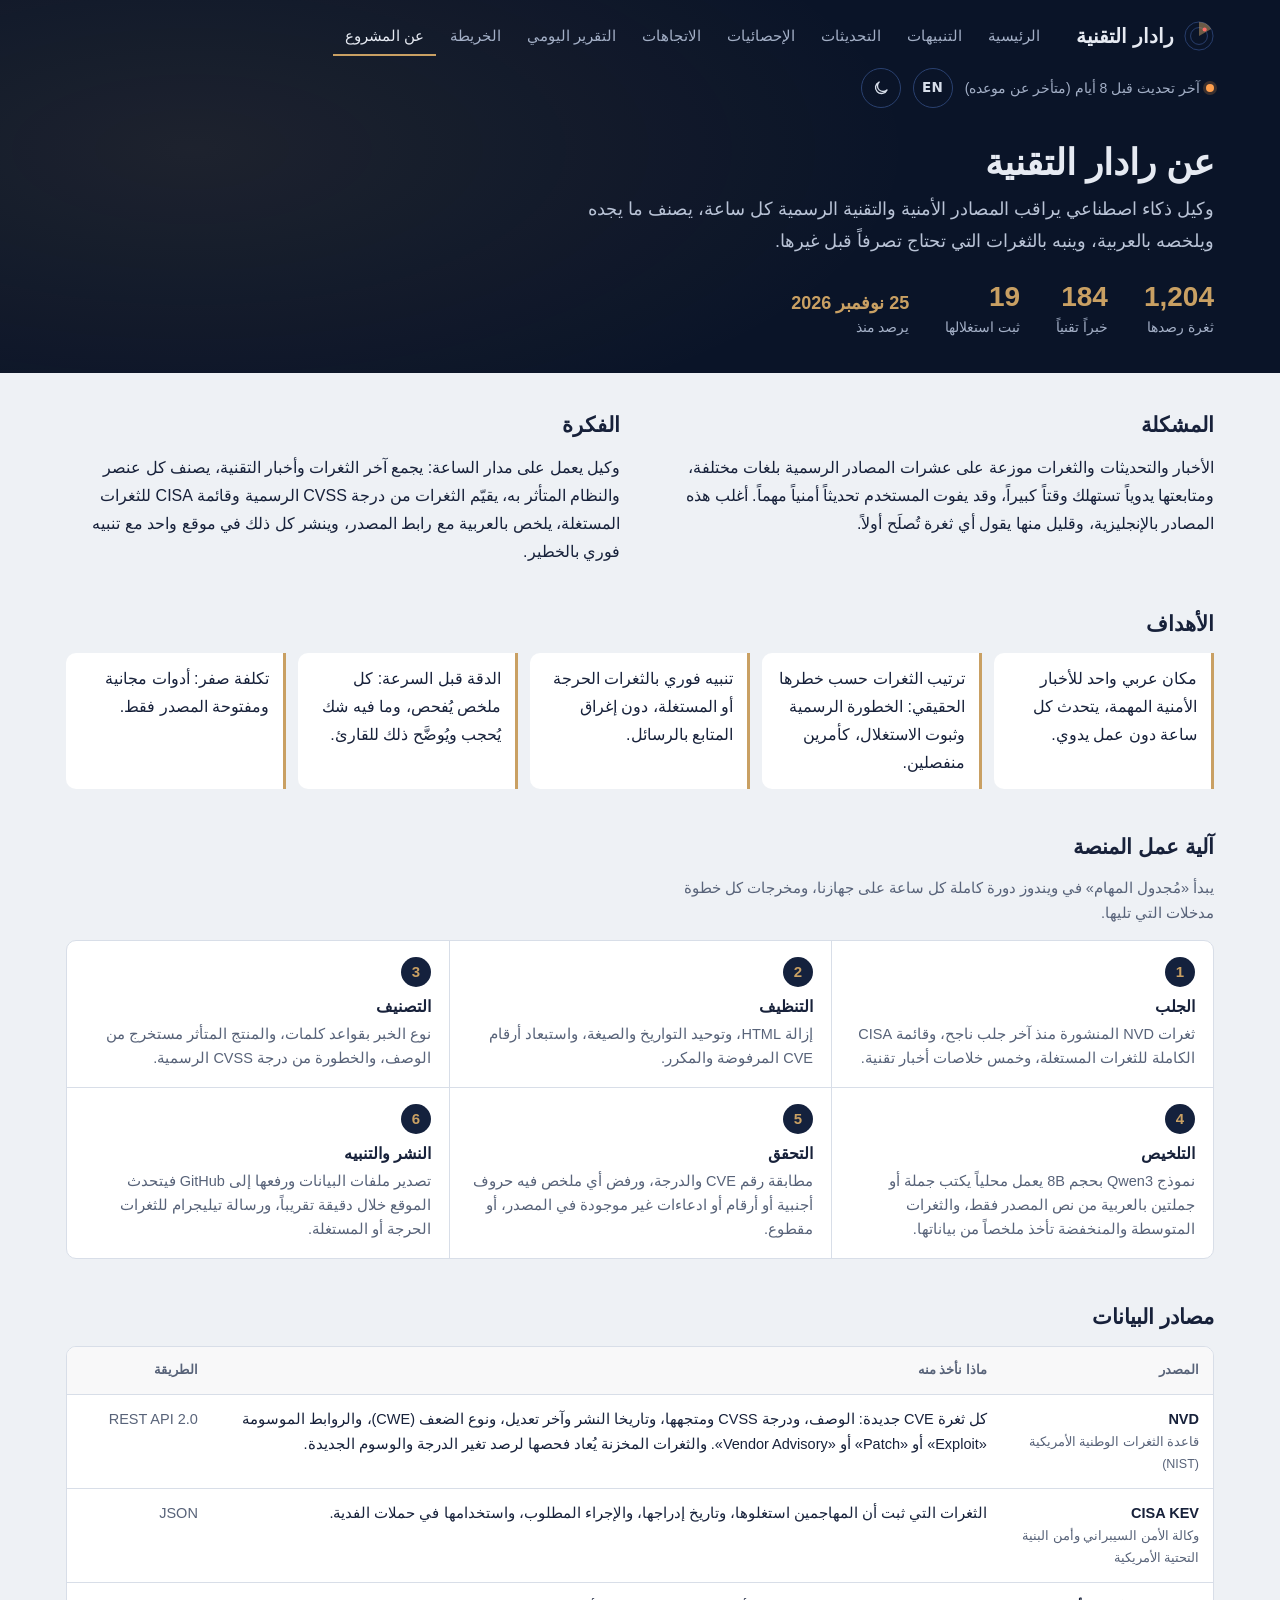
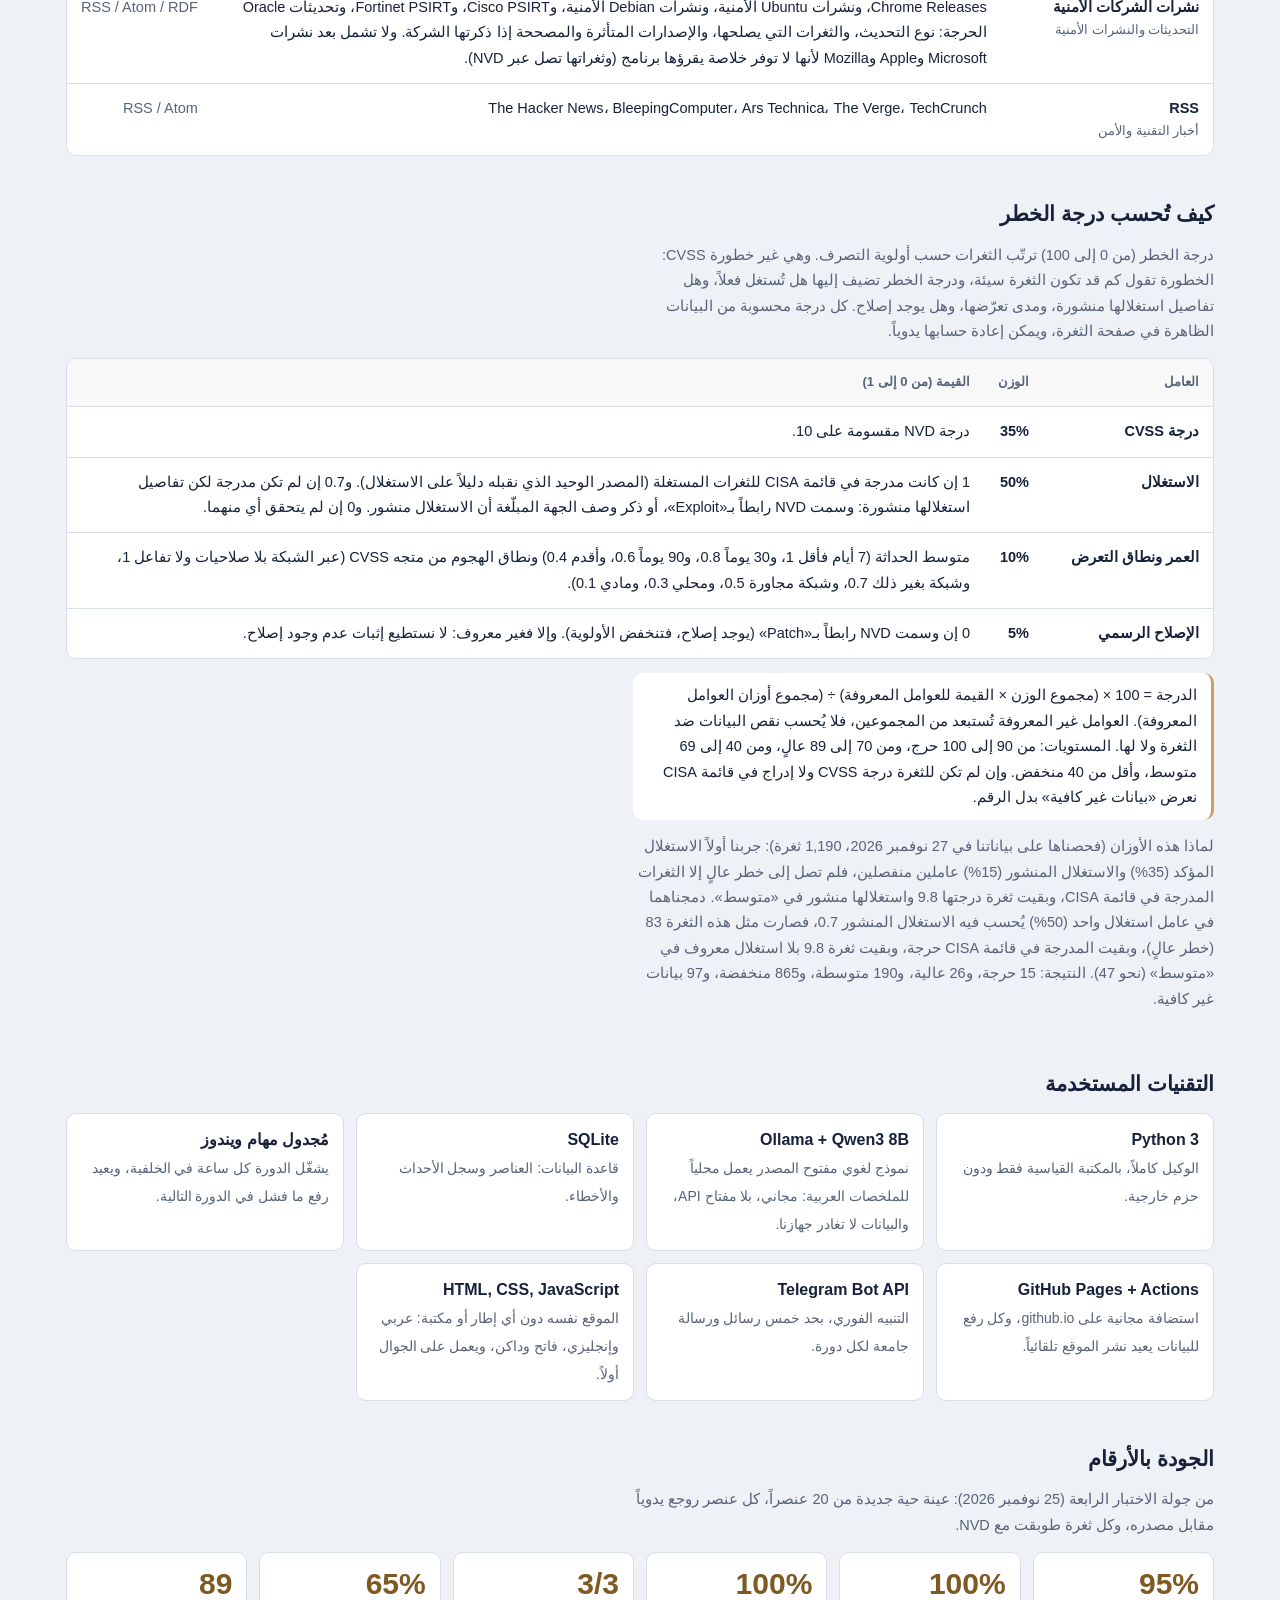
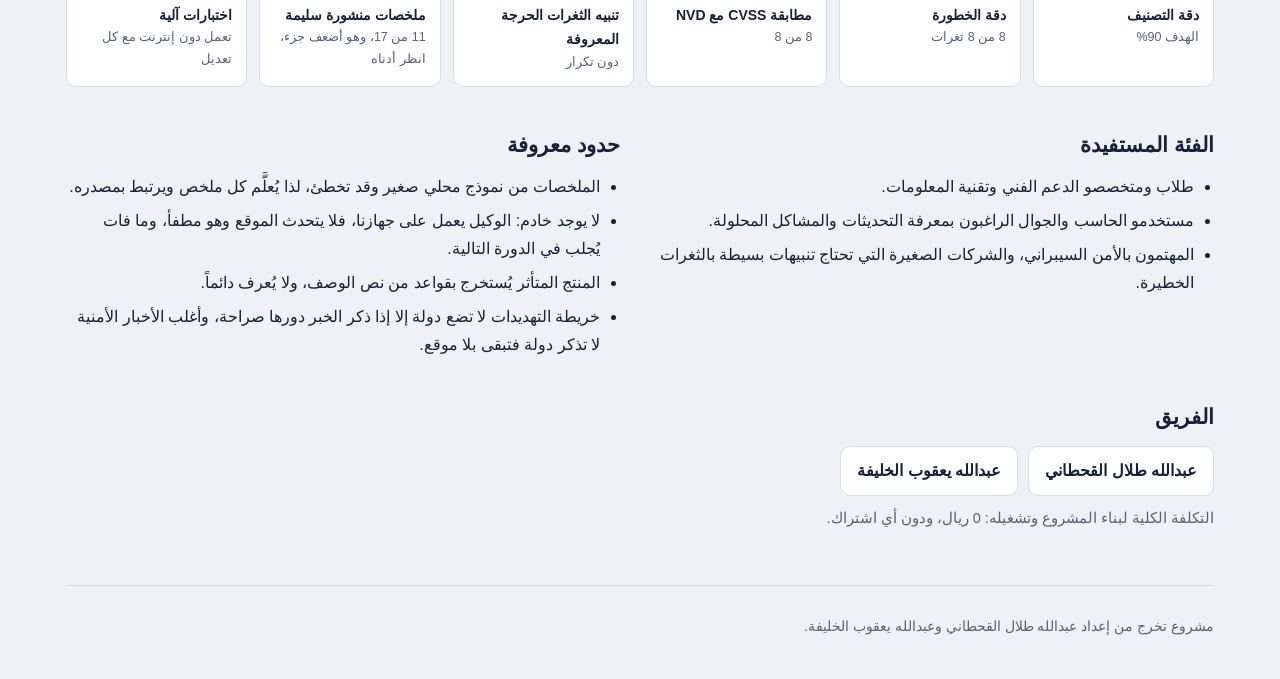
==== commit 266a78df: "Remove the radar assistant (owner's decision) The floating 'Ask the radar' panel is removed from eve" ====
--- a/site/about.html
+++ b/site/about.html
@@ -14,7 +14,6 @@
 <link rel="preconnect" href="https://fonts.gstatic.com" crossorigin>
 <link href="https://fonts.googleapis.com/css2?family=IBM+Plex+Sans+Arabic:wght@400;500;600;700&family=Noto+Kufi+Arabic:wght@500;700;800&display=swap" rel="stylesheet">
 <link rel="stylesheet" href="assets/app.css?v=r6">
-<link rel="stylesheet" href="assets/assistant.css?v=r7">
 <link rel="stylesheet" href="assets/about.css?v=r6">
 </head>
 <body>
@@ -168,7 +167,6 @@
         <li data-en="Summaries come from a small local model and can be wrong; each one is labeled and links to its source.">الملخصات من نموذج محلي صغير وقد تخطئ، لذا يُعلَّم كل ملخص ويرتبط بمصدره.</li>
         <li data-en="There is no server: the agent runs on our computer, so the site does not update while it is off. Missed hours are fetched on the next run.">لا يوجد خادم: الوكيل يعمل على جهازنا، فلا يتحدث الموقع وهو مطفأ، وما فات يُجلب في الدورة التالية.</li>
         <li data-en="The affected product is extracted by rules from the description and is not always found.">المنتج المتأثر يُستخرج بقواعد من نص الوصف، ولا يُعرف دائماً.</li>
-        <li data-en="The “Ask the radar” assistant searches the radar's published data and answers with records, dates and source links. It is not a free-form chat model: a static site cannot run one or keep an API key secret. Short term explanations are labelled “general explanation”.">مساعد «اسأل الرادار» يبحث في بيانات الرادار المنشورة ويجيب بالسجلات وتواريخها وروابط مصادرها. وهو ليس نموذج محادثة حراً، لأن الموقع الثابت لا يستطيع تشغيل نموذج ولا إخفاء مفتاح API. وشروح المصطلحات القصيرة معلَّمة بأنها «شرح عام».</li>
         <li data-en="The threat map places a country only when the article states its role; most security news names no country and stays unlocated.">خريطة التهديدات لا تضع دولة إلا إذا ذكر الخبر دورها صراحة، وأغلب الأخبار الأمنية لا تذكر دولة فتبقى بلا موقع.</li>
       </ul>
     </div>
@@ -192,6 +190,5 @@
 
 <script src="assets/core.js?v=r6"></script>
 <script src="assets/about.js?v=r6"></script>
-<script src="assets/assistant.js?v=r7"></script>
 </body>
 </html>
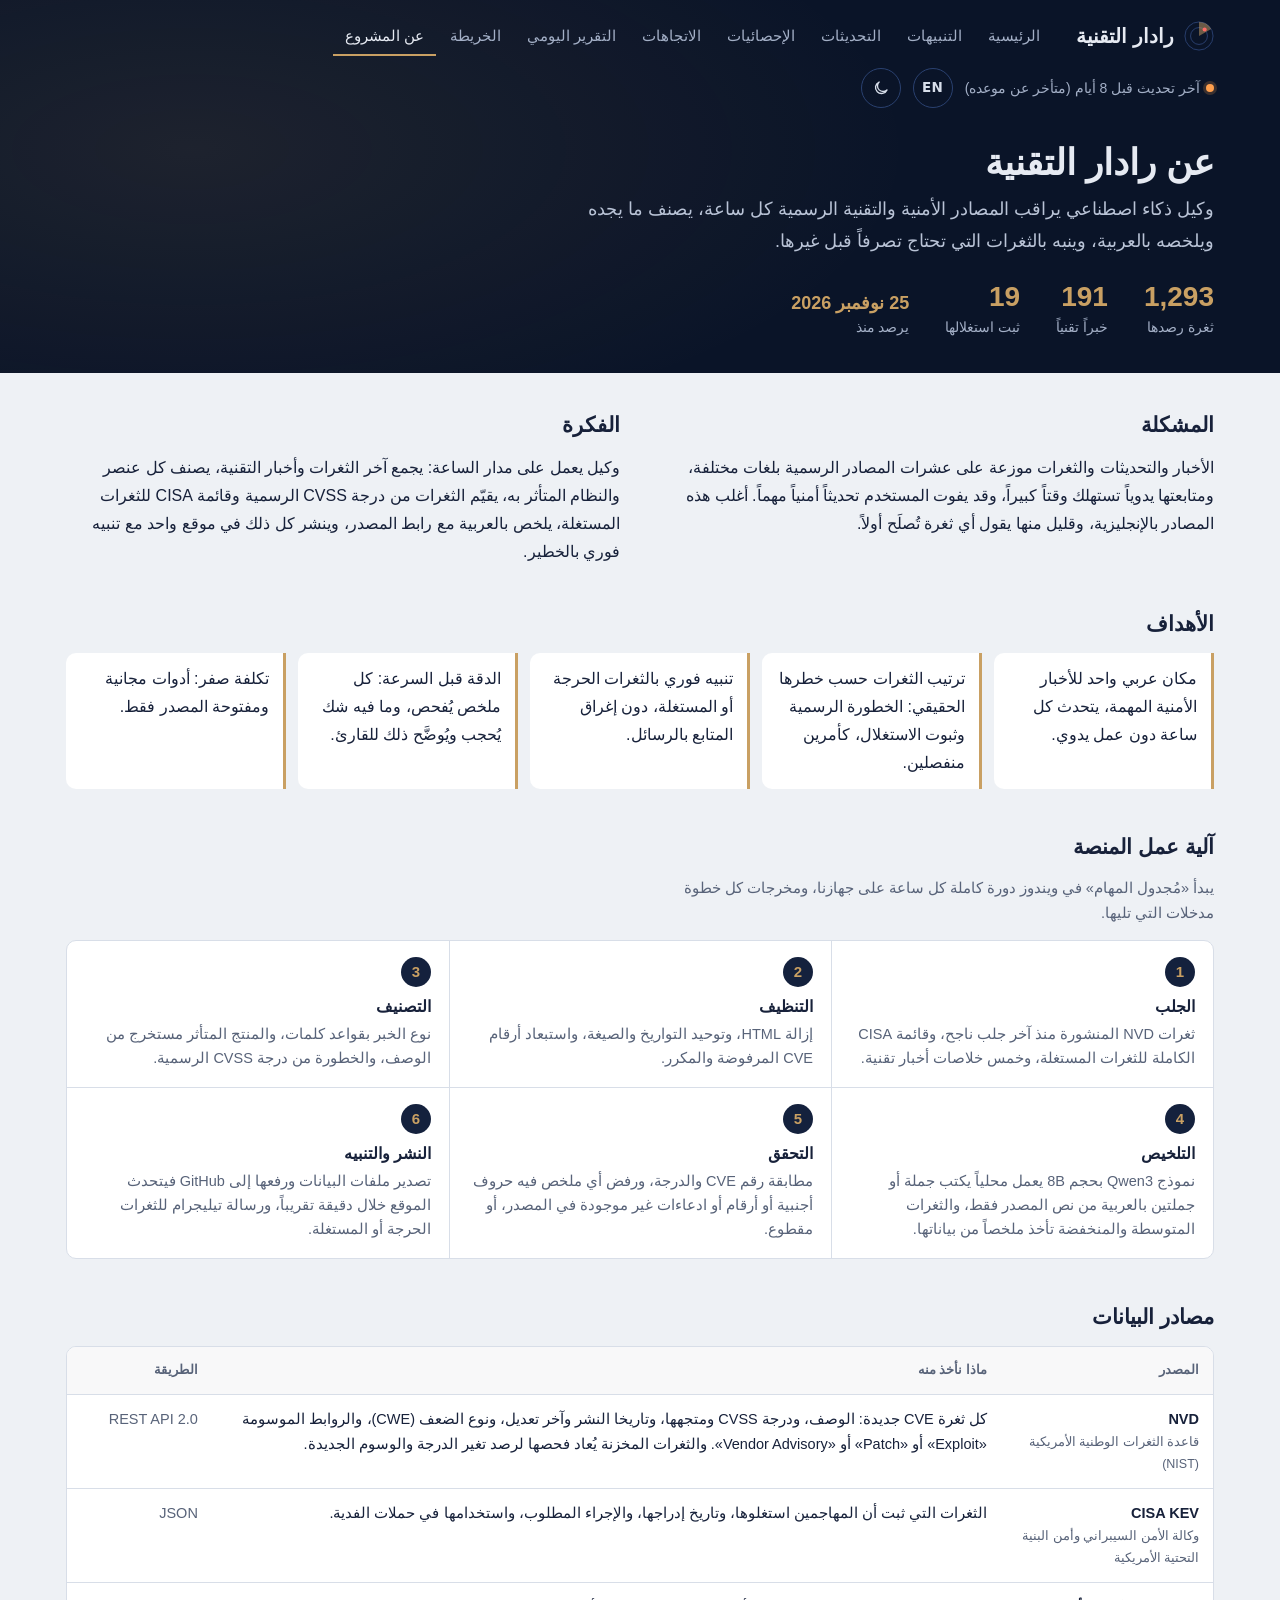
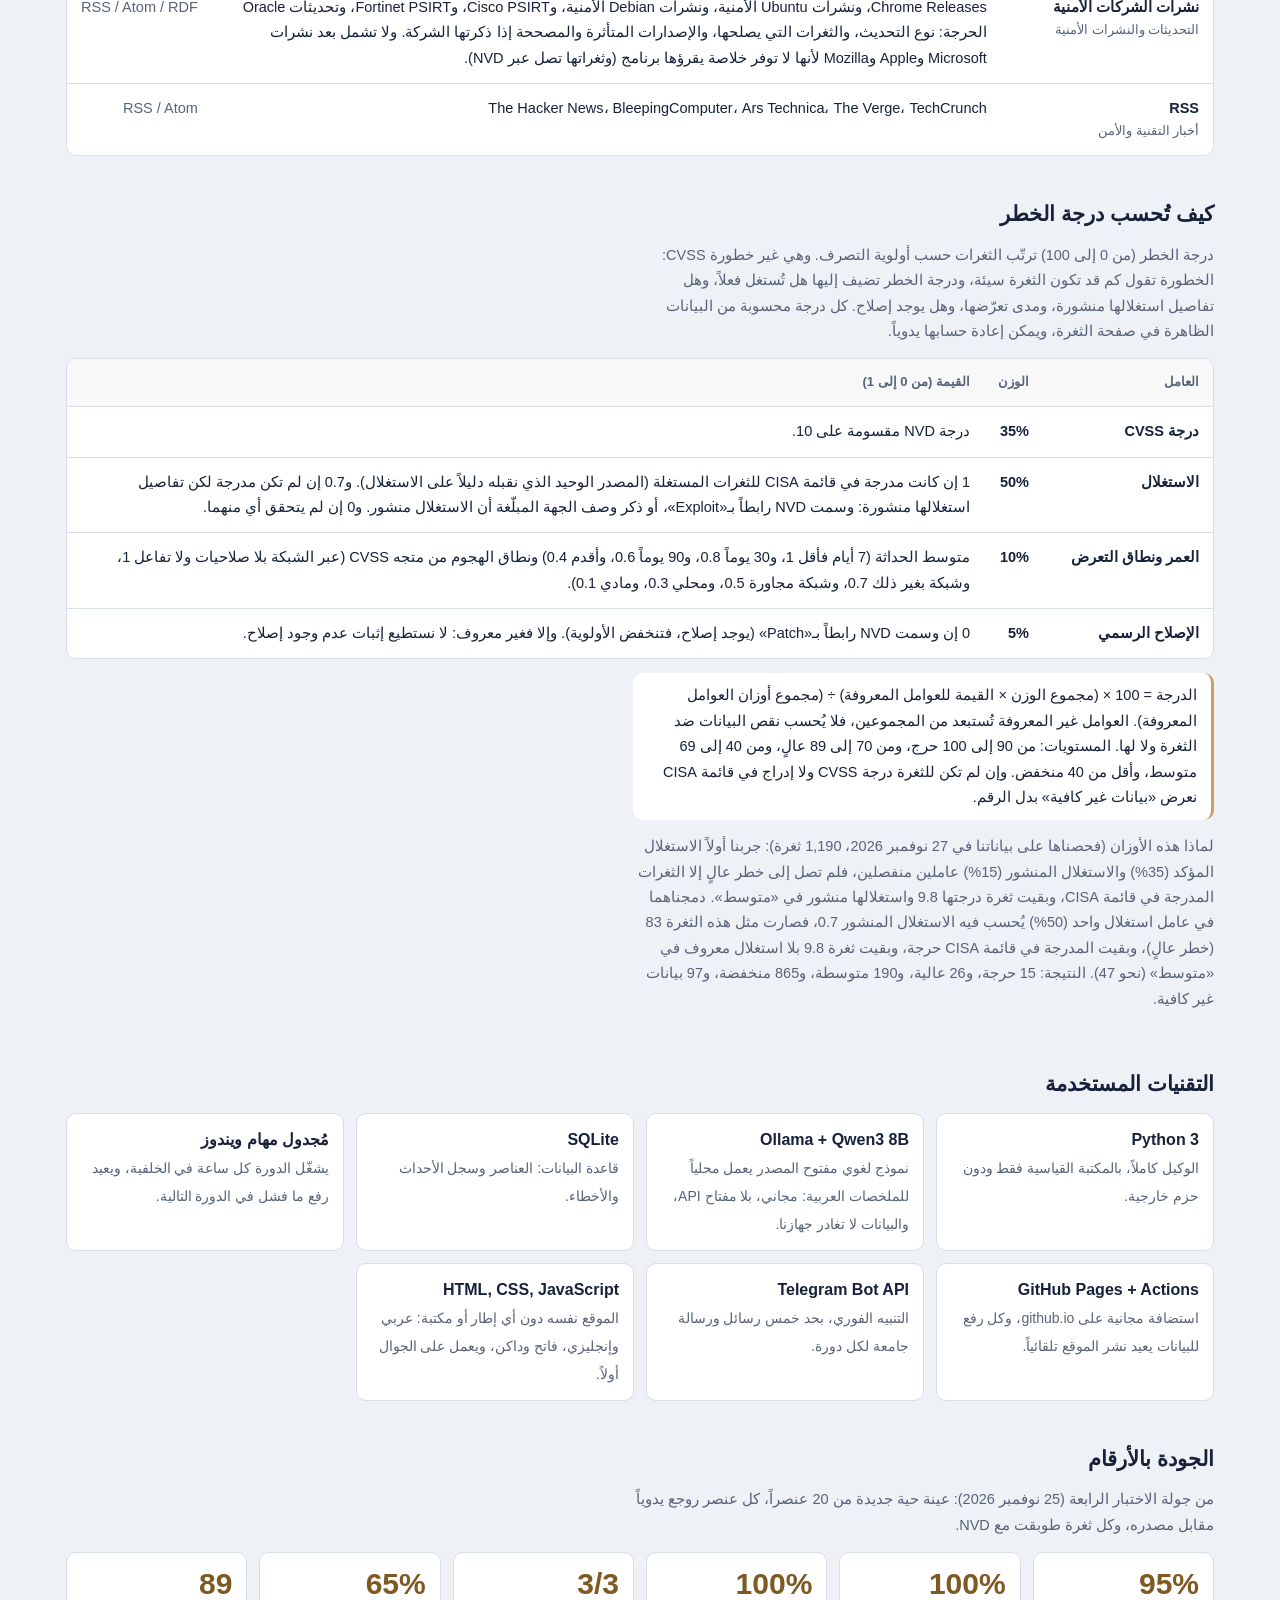
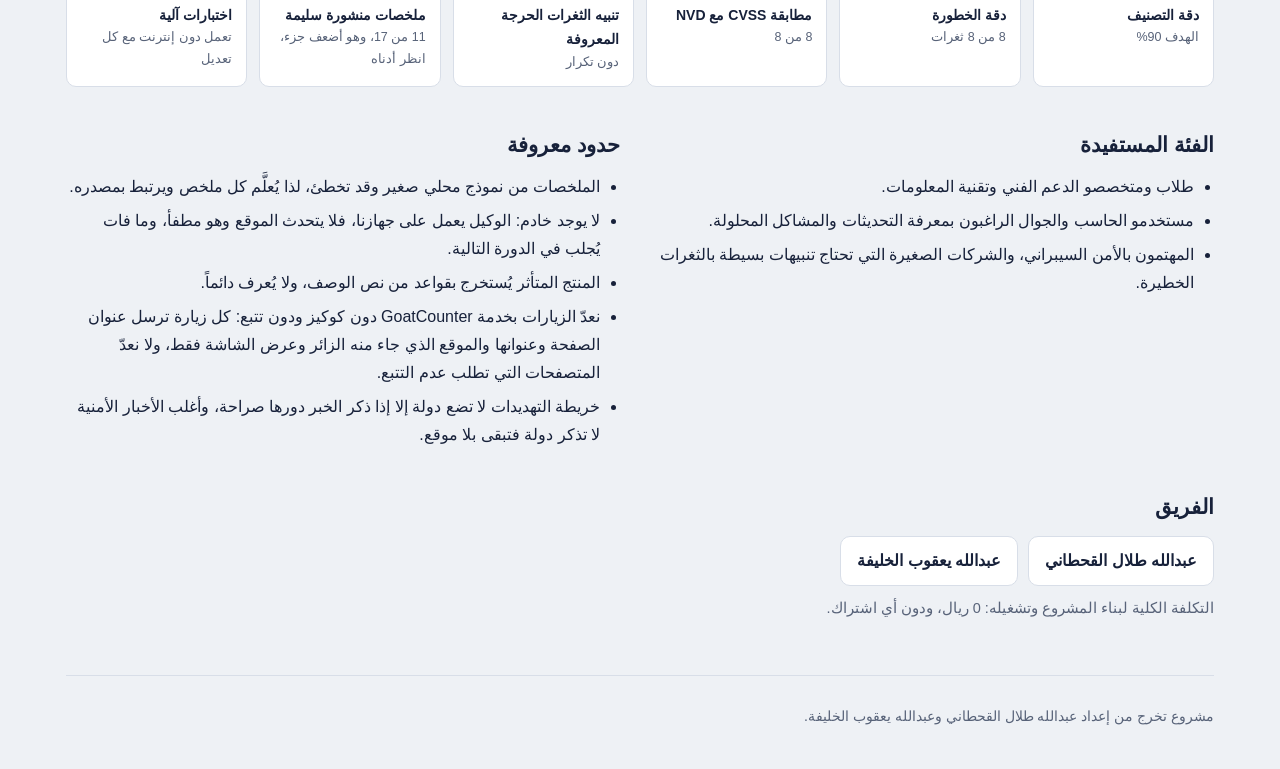
==== commit 57bac54e: "Count visits with GoatCounter, without cookies or third-party scripts core.js sends one image reques" ====
--- a/site/about.html
+++ b/site/about.html
@@ -7,7 +7,7 @@
 <meta name="description" content="رادار التقنية: وكيل ذكاء اصطناعي يجمع الثغرات الأمنية وأخبار التقنية من مصادرها الرسمية ويصنفها ويلخصها بالعربية وينبه بالخطير منها." data-en-content="Tech Radar: an AI agent that collects security vulnerabilities and tech news from official sources, classifies them, summarizes them in Arabic and alerts on the serious ones.">
 <meta name="theme-color" content="#0A1428">
 <meta name="referrer" content="strict-origin-when-cross-origin">
-<meta http-equiv="Content-Security-Policy" content="default-src 'self'; script-src 'self' 'sha256-LLm5XCccwQJVd/6axRIc9eVFKHLYmMjx4m9vl7w5tl8='; style-src 'self' 'unsafe-inline' https://fonts.googleapis.com; font-src https://fonts.gstatic.com; img-src 'self' data:; connect-src 'self'; base-uri 'none'; form-action 'none'">
+<meta http-equiv="Content-Security-Policy" content="default-src 'self'; script-src 'self' 'sha256-LLm5XCccwQJVd/6axRIc9eVFKHLYmMjx4m9vl7w5tl8='; style-src 'self' 'unsafe-inline' https://fonts.googleapis.com; font-src https://fonts.gstatic.com; img-src 'self' data: https://mr7con.goatcounter.com; connect-src 'self'; base-uri 'none'; form-action 'none'">
 <link rel="icon" href="data:image/svg+xml,%3Csvg xmlns='http://www.w3.org/2000/svg' viewBox='0 0 32 32'%3E%3Ccircle cx='16' cy='16' r='15' fill='%230A1428'/%3E%3Ccircle cx='16' cy='16' r='10' fill='none' stroke='%23C9A063' stroke-width='1.5' opacity='.6'/%3E%3Cpath d='M16 16 L16 3 A13 13 0 0 1 27.3 9.5 Z' fill='%23C9A063' opacity='.55'/%3E%3Ccircle cx='22' cy='9' r='2.4' fill='%23FF6B66'/%3E%3C/svg%3E">
 <script>try{var d=document.documentElement,t=localStorage.getItem("radar-theme");if(t==="dark"||t==="light")d.dataset.theme=t;var l=new URLSearchParams(location.search).get("lang")||localStorage.getItem("radar-lang");if(l==="en"){d.lang="en";d.dir="ltr"}}catch(e){}</script>
 <link rel="preconnect" href="https://fonts.googleapis.com">
@@ -167,6 +167,7 @@
         <li data-en="Summaries come from a small local model and can be wrong; each one is labeled and links to its source.">الملخصات من نموذج محلي صغير وقد تخطئ، لذا يُعلَّم كل ملخص ويرتبط بمصدره.</li>
         <li data-en="There is no server: the agent runs on our computer, so the site does not update while it is off. Missed hours are fetched on the next run.">لا يوجد خادم: الوكيل يعمل على جهازنا، فلا يتحدث الموقع وهو مطفأ، وما فات يُجلب في الدورة التالية.</li>
         <li data-en="The affected product is extracted by rules from the description and is not always found.">المنتج المتأثر يُستخرج بقواعد من نص الوصف، ولا يُعرف دائماً.</li>
+        <li data-en="Visits are counted with GoatCounter, without cookies or tracking: each page view sends only the page address, its title, the referring site and the screen width. Browsers that ask not to be tracked are not counted.">نعدّ الزيارات بخدمة GoatCounter دون كوكيز ودون تتبع: كل زيارة ترسل عنوان الصفحة وعنوانها والموقع الذي جاء منه الزائر وعرض الشاشة فقط، ولا نعدّ المتصفحات التي تطلب عدم التتبع.</li>
         <li data-en="The threat map places a country only when the article states its role; most security news names no country and stays unlocated.">خريطة التهديدات لا تضع دولة إلا إذا ذكر الخبر دورها صراحة، وأغلب الأخبار الأمنية لا تذكر دولة فتبقى بلا موقع.</li>
       </ul>
     </div>
@@ -188,7 +189,7 @@
   </footer>
 </div>
 
-<script src="assets/core.js?v=r6"></script>
+<script src="assets/core.js?v=r7"></script>
 <script src="assets/about.js?v=r6"></script>
 </body>
 </html>
